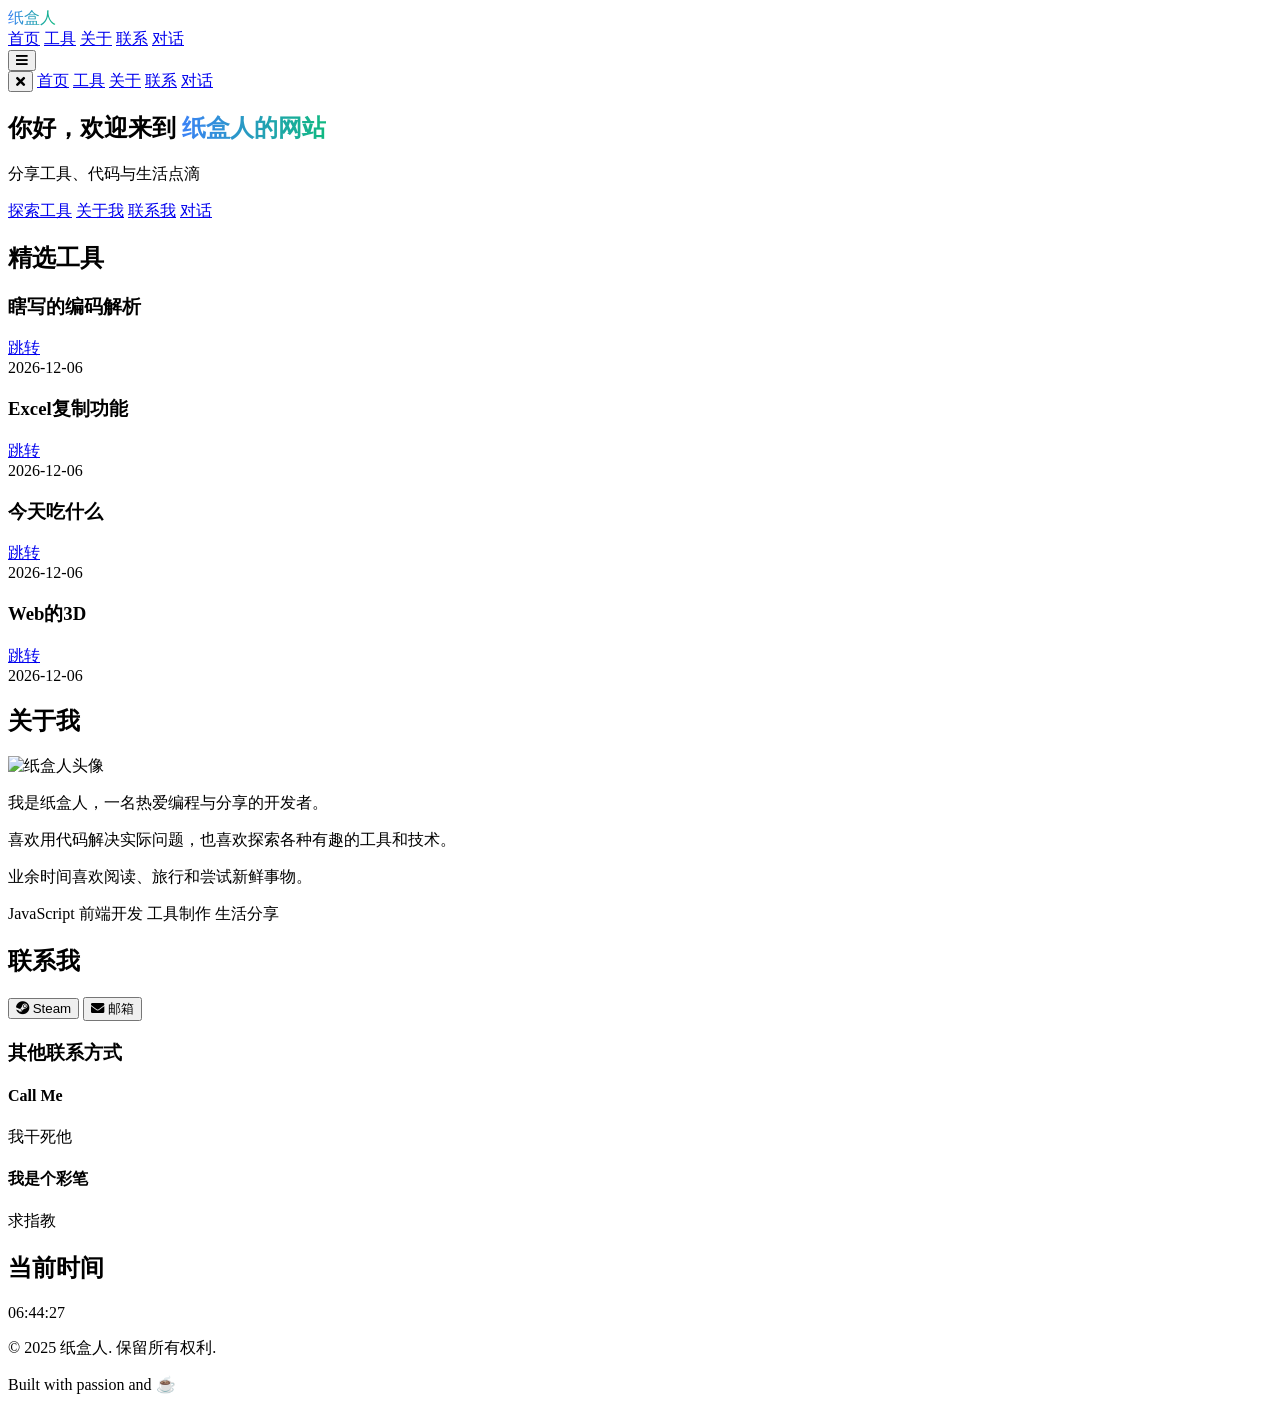
==== index.html @ 02ec6942 "修改整体样式 修改整体样式，以及移动端交互逻辑，" ====
<!DOCTYPE html>
<html lang="zh-CN">

<head>
    <meta charset="UTF-8">
    <meta name="viewport" content="width=device-width, initial-scale=1.0">
    <title>纸盒人的网站</title>
    <meta name="description" content="纸盒人的个人网站 - 编码、工具与生活">
    <link rel="icon" href="./博客.png" type="image/png">
    <link rel="stylesheet" href="https://cdnjs.cloudflare.com/ajax/libs/font-awesome/5.15.3/css/all.min.css">
    <script src="https://cdn.tailwindcss.com"></script>
    <script>
        tailwind.config = {
            theme: {
                extend: {
                    colors: {
                        primary: "#3B82F6",
                        secondary: "#1E40AF",
                        accent: "#10B981",
                        dark: "#1F2937",
                        light: "#F9FAFB"
                    },
                    fontFamily: {
                        sans: ['Inter', 'sans-serif'],
                        mono: ['Fira Code', 'monospace']
                    }
                }
            }
        }
    </script>
    <style>
        @import url('https://fonts.googleapis.com/css2?family=Inter:wght@300;400;500;600;700&family=Fira+Code:wght@400;500&display=swap');
        .gradient-text {
            background-clip: text;
            -webkit-background-clip: text;
            color: transparent;
            background-image: linear-gradient(90deg, #3B82F6, #10B981);
        }
        @keyframes slide-in {
            from {
                transform: translateX(100%);
            }
            to {
                transform: translateX(0);
            }
        }
        .animate-slide-in {
            animation: slide-in 0.25s cubic-bezier(.4, 0, .2, 1);
        }
        @keyframes slide-out {
            from {
                transform: translateX(0);
            }
            to {
                transform: translateX(100%);
            }
        }
        .animate-slide-out {
            animation: slide-out 0.25s cubic-bezier(.4, 0, .2, 1);
        }
    </style>
</head>

<body class="bg-light font-sans text-dark min-h-screen flex flex-col">
    <header class="bg-white shadow-sm sticky top-0 z-10">
        <nav class="container mx-auto px-6 py-4 flex justify-between items-center">
            <a href="#" class="text-2xl font-bold gradient-text">纸盒人</a>
            <div id="nav-menu" class="hidden md:flex space-x-8">
                <a href="#" class="text-primary hover:text-secondary font-medium">首页</a>
                <a href="#tools" class="text-gray-600 hover:text-primary font-medium">工具</a>
                <a href="about.html" class="text-gray-600 hover:text-primary font-medium">关于</a>
                <a href="#contact" class="text-gray-600 hover:text-primary font-medium">联系</a>
                <a href="home.html" class="text-gray-600 hover:text-primary font-medium">对话</a>
            </div>
            <button id="mobileMenuButton" class="md:hidden text-gray-600 focus:outline-none">
                <i class="fas fa-bars text-xl"></i>
            </button>
        </nav>
        <!-- 移动端弹出菜单 -->
        <div id="mobileMenu" class="fixed inset-0 bg-black bg-opacity-40 z-50 hidden">
            <div class="absolute top-0 right-0 w-2/3 max-w-xs bg-white h-full shadow-lg flex flex-col py-8 px-6 animate-slide-in">
                <button id="closeMobileMenu" class="self-end mb-6 text-gray-600 text-2xl focus:outline-none">
                    <i class="fas fa-times"></i>
                </button>
                <a href="#" class="block py-2 px-2 text-primary font-bold text-lg mb-2">首页</a>
                <a href="#tools" class="block py-2 px-2 text-gray-700 hover:text-primary mb-2">工具</a>
                <a href="about.html" class="block py-2 px-2 text-gray-700 hover:text-primary mb-2">关于</a>
                <a href="#contact" class="block py-2 px-2 text-gray-700 hover:text-primary mb-2">联系</a>
                <a href="home.html" class="block py-2 px-2 text-gray-700 hover:text-primary">对话</a>
            </div>
        </div>
    </header>
    <main class="flex-grow">
        <section class="py-20 px-6">
            <div class="container mx-auto max-w-4xl text-center">
                <h1 class="text-4xl md:text-5xl font-bold mb-6">你好，欢迎来到 <span class="gradient-text">纸盒人的网站</span>
                </h1>
                <p class="text-xl text-gray-600 mb-8">分享工具、代码与生活点滴</p>
                <div class="flex justify-center space-x-4">
                    <a href="#tools"
                        class="bg-primary hover:bg-secondary text-white px-6 py-3 rounded-full font-medium transition duration-300">探索工具</a>
                    <a href="about.html"
                        class="border-2 border-primary text-primary hover:bg-primary hover:text-white px-6 py-3 rounded-full font-medium transition duration-300">关于我</a>
                    <a href="#contact"
                        class="border-2 border-accent text-accent hover:bg-accent hover:text-white px-6 py-3 rounded-full font-medium transition duration-300">联系我</a>
                    <a href="home.html"
                        class="border-2 border-secondary text-secondary hover:bg-secondary hover:text-white px-6 py-3 rounded-full font-medium transition duration-300">对话</a>
                </div>
            </div>
        </section>
        <section id="tools" class="py-16 px-6 bg-white">
            <div class="container mx-auto max-w-5xl">
                <h2 class="text-3xl font-bold mb-12 text-center">精选工具</h2>
                <div class="grid grid-cols-1 md:grid-cols-2 lg:grid-cols-3 gap-8">
                    <article class="bg-gray-50 rounded-xl shadow-md p-8 flex flex-col items-start">
                        <h3 class="text-2xl font-semibold text-primary mb-3">瞎写的编码解析</h3>
                        <a href="parse.html"
                            class="bg-primary hover:bg-secondary text-white px-6 py-2 rounded-full font-medium transition duration-300 mt-2">跳转</a>
                        <div class="text-sm text-gray-400 mt-4" id="date1"></div>
                    </article>
                    <article class="bg-gray-50 rounded-xl shadow-md p-8 flex flex-col items-start">
                        <h3 class="text-2xl font-semibold text-primary mb-3">Excel复制功能</h3>
                        <a href="Excel.html"
                            class="bg-primary hover:bg-secondary text-white px-6 py-2 rounded-full font-medium transition duration-300 mt-2">跳转</a>
                        <div class="text-sm text-gray-400 mt-4" id="date2"></div>
                    </article>
                    <article class="bg-gray-50 rounded-xl shadow-md p-8 flex flex-col items-start">
                        <h3 class="text-2xl font-semibold text-primary mb-3">今天吃什么</h3>
                        <a href="FortuneTeller.html"
                            class="bg-primary hover:bg-secondary text-white px-6 py-2 rounded-full font-medium transition duration-300 mt-2">跳转</a>
                        <div class="text-sm text-gray-400 mt-4" id="date3"></div>
                    </article>
                    <article class="bg-gray-50 rounded-xl shadow-md p-8 flex flex-col items-start">
                        <h3 class="text-2xl font-semibold text-primary mb-3">Web的3D</h3>
                        <a href="new3D.html"
                            class="bg-primary hover:bg-secondary text-white px-6 py-2 rounded-full font-medium transition duration-300 mt-2">跳转</a>
                        <div class="text-sm text-gray-400 mt-4" id="date4"></div>
                    </article>
                </div>
            </div>
        </section>
        <section id="about" class="py-16 px-6 bg-gray-50">
            <div class="container mx-auto max-w-4xl">
                <h2 class="text-3xl font-bold mb-12 text-center">关于我</h2>
                <div class="flex flex-col md:flex-row items-center gap-8">
                    <div class="w-full md:w-1/3">
                        <img src="https://picsum.photos/400?random=2" alt="纸盒人头像"
                            class="rounded-full w-64 h-64 object-cover mx-auto shadow-lg" loading="lazy">
                    </div>
                    <div class="w-full md:w-2/3">
                        <p class="text-lg mb-4">我是纸盒人，一名热爱编程与分享的开发者。</p>
                        <p class="text-lg mb-4">喜欢用代码解决实际问题，也喜欢探索各种有趣的工具和技术。</p>
                        <p class="text-lg mb-6">业余时间喜欢阅读、旅行和尝试新鲜事物。</p>
                        <div class="flex flex-wrap gap-2">
                            <span class="bg-gray-100 px-3 py-1 rounded-full text-sm font-medium">JavaScript</span>
                            <span class="bg-gray-100 px-3 py-1 rounded-full text-sm font-medium">前端开发</span>
                            <span class="bg-gray-100 px-3 py-1 rounded-full text-sm font-medium">工具制作</span>
                            <span class="bg-gray-100 px-3 py-1 rounded-full text-sm font-medium">生活分享</span>
                        </div>
                    </div>
                </div>
            </div>
        </section>
        <section id="contact" class="py-16 px-6 bg-white">
            <div class="container mx-auto max-w-2xl">
                <h2 class="text-3xl font-bold mb-12 text-center">联系我</h2>
                <div class="flex justify-center space-x-4 mb-6">
                    <button onclick="showSteamDialog()"
                        class="p-3 bg-gray-800 text-white rounded hover:bg-gray-700 transition">
                        <i class="fab fa-steam"></i> Steam
                    </button>
                    <button onclick="showEmailDialog()"
                        class="p-3 bg-primary text-white rounded hover:bg-secondary transition">
                        <i class="fas fa-envelope"></i> 邮箱
                    </button>
                </div>
                <div class="bg-white rounded-lg p-6 shadow-md mt-8">
                    <h3 class="text-2xl font-bold text-primary mb-4">其他联系方式</h3>
                    <div class="grid grid-cols-1 md:grid-cols-2 gap-6">
                        <div class="bg-gray-50 p-4 rounded-lg">
                            <h4 class="text-xl font-semibold text-primary mb-2">Call Me</h4>
                            <p class="text-gray-600">我干死他</p>
                        </div>
                        <div class="bg-gray-50 p-4 rounded-lg">
                            <h4 class="text-xl font-semibold text-primary mb-2">我是个彩笔</h4>
                            <p class="text-gray-600">求指教</p>
                        </div>
                    </div>
                </div>
            </div>
        </section>
        <section class="py-8 px-6 bg-white">
            <div class="container mx-auto max-w-2xl text-center">
                <h2 class="text-2xl font-semibold text-primary mb-2">当前时间</h2>
                <span id="time" class="text-3xl font-mono text-secondary"></span>
            </div>
        </section>
    </main>
    <footer class="bg-dark text-white py-8 px-6">
        <div class="container mx-auto text-center">
            <p>&copy; 2025 纸盒人. 保留所有权利.</p>
            <p class="mt-2 text-gray-400">Built with passion and ☕</p>
        </div>
    </footer>

    <script>
        const today = new Date();
        const formattedDate = today.toISOString().split('T')[0];
        document.getElementById('date1').textContent = formattedDate;
        document.getElementById('date2').textContent = formattedDate;
        document.getElementById('date3').textContent = formattedDate;
        document.getElementById('date4').textContent = formattedDate;
        function updateTime() {
            const now = new Date();
            const hours = String(now.getHours()).padStart(2, '0');
            const minutes = String(now.getMinutes()).padStart(2, '0');
            const seconds = String(now.getSeconds()).padStart(2, '0');
            const timeString = `${hours}:${minutes}:${seconds}`;
            document.getElementById('time').textContent = timeString;
        }
        setInterval(updateTime, 1000);
        updateTime();
        function showSteamDialog() {
            const steamUrl = "https://steamcommunity.com/profiles/76561198965005221/";
            const dialogContent = `
        <div class="p-4">
            <h3 class="text-lg font-bold mb-2">我的Steam主页</h3>
            <p class="mb-4">点击下方按钮访问我的Steam主页：</p>
            <a href="${steamUrl}" target="_blank" 
               class="w-full p-3 bg-gray-800 text-white rounded hover:bg-gray-700 text-center block">
                <i class="fab fa-steam"></i> 访问Steam主页
            </a>
        </div>`;
            showDialog(dialogContent);
        }
        function showEmailDialog() {
            const email = "whj1008611@gmail.com";
            const dialogContent = `
        <div class="p-4">
            <h3 class="text-lg font-bold mb-2">我的邮箱</h3>
            <p class="mb-4">我的联系邮箱是：</p>
            <div class="bg-gray-100 p-3 rounded mb-4">
                <span class="font-mono">${email}</span>
            </div>
            <button onclick="copyEmail('${email}')" 
                    class="w-full p-3 bg-primary text-white rounded hover:bg-secondary">
                复制邮箱地址
            </button>
        </div>`;
            showDialog(dialogContent);
        }
        function showDialog(content) {
            const dialog = document.createElement('div');
            dialog.className = 'fixed inset-0 bg-black bg-opacity-50 flex items-center justify-center p-4 opacity-0 transition-opacity duration-300 z-50';
            dialog.innerHTML = `
        <div class="bg-white rounded-lg w-full max-w-md transform transition-all duration-300 scale-95 opacity-0">
            ${content}
            <div class="p-4 border-t">
                <button onclick="this.parentElement.parentElement.parentElement.remove()" 
                        class="w-full p-2 bg-gray-200 rounded hover:bg-gray-300">
                    关闭
                </button>
            </div>
        </div>`;
            document.body.appendChild(dialog);
            setTimeout(() => {
                dialog.classList.remove('opacity-0');
                dialog.querySelector('div').classList.remove('scale-95', 'opacity-0');
                dialog.querySelector('div').classList.add('scale-100', 'opacity-100');
            }, 10);
        }
        function copyEmail(email) {
            navigator.clipboard.writeText(email).then(() => {
                showToast('邮箱地址已复制到剪贴板');
            });
        }
        function showToast(message) {
            const toast = document.createElement('div');
            toast.className = 'fixed bottom-4 right-4 p-4 bg-green-500 text-white rounded-lg shadow-lg transform transition-all duration-300 ease-out opacity-0 translate-y-4 z-50';
            toast.textContent = message;
            document.body.appendChild(toast);
            setTimeout(() => {
                toast.classList.remove('opacity-0', 'translate-y-4');
                toast.classList.add('opacity-100', 'translate-y-0');
            }, 10);
            setTimeout(() => {
                toast.classList.remove('opacity-100', 'translate-y-0');
                toast.classList.add('opacity-0', 'translate-y-4');
            }, 3000);
            setTimeout(() => {
                toast.remove();
            }, 3300);
        }
        document.addEventListener('DOMContentLoaded', function () {
            const mobileMenuButton = document.getElementById('mobileMenuButton');
            const mobileMenu = document.getElementById('mobileMenu');
            const closeMobileMenu = document.getElementById('closeMobileMenu');
            const menuPanel = mobileMenu?.querySelector('div.animate-slide-in');
            if (mobileMenuButton && mobileMenu && closeMobileMenu && menuPanel) {
                mobileMenuButton.addEventListener('click', () => {
                    menuPanel.classList.remove('animate-slide-out');
                    menuPanel.classList.add('animate-slide-in');
                    mobileMenu.classList.remove('hidden');
                });
                function closeMenuWithAnimation() {
                    menuPanel.classList.remove('animate-slide-in');
                    menuPanel.classList.add('animate-slide-out');
                    menuPanel.addEventListener('animationend', function handler() {
                        mobileMenu.classList.add('hidden');
                        menuPanel.classList.remove('animate-slide-out');
                        menuPanel.removeEventListener('animationend', handler);
                    });
                }
                closeMobileMenu.addEventListener('click', closeMenuWithAnimation);
                mobileMenu.addEventListener('click', (e) => {
                    if (e.target === mobileMenu) {
                        closeMenuWithAnimation();
                    }
                });
            }
        });
    </script>
</body>

</html>
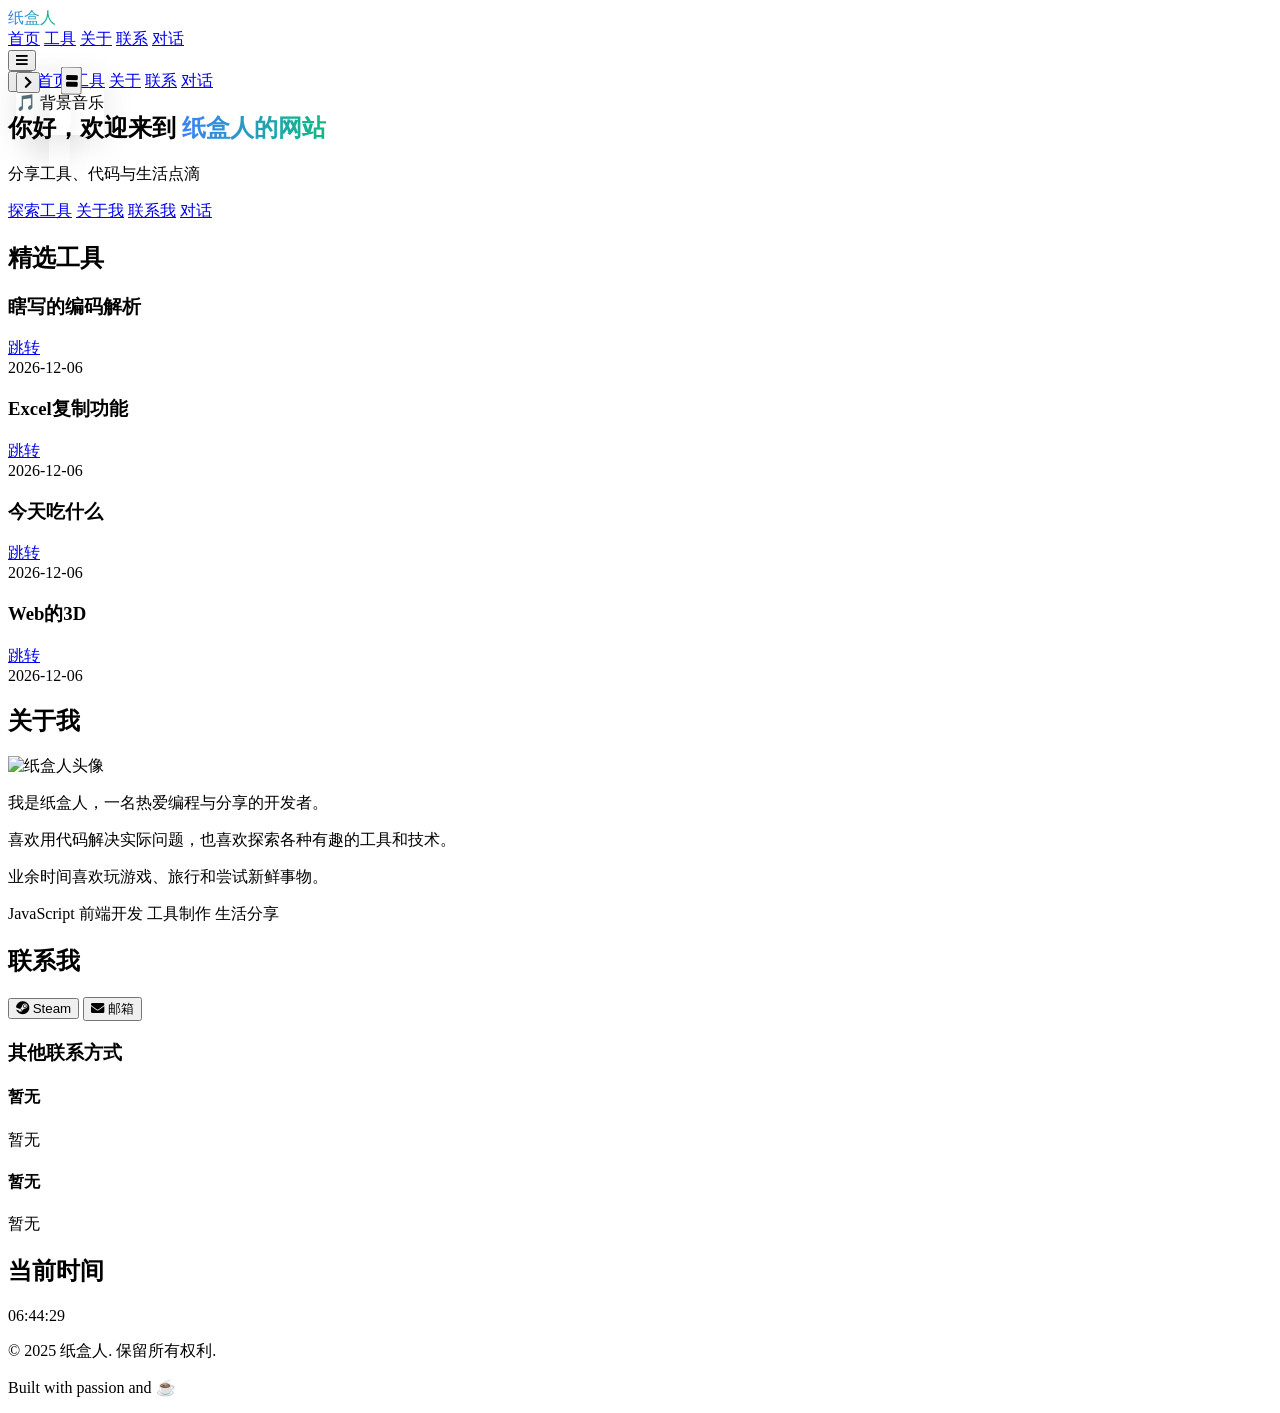
==== commit affdbf21: "新增播放器 新增内置播放器且支持移动端，优化移动端样式" ====
--- a/index.html
+++ b/index.html
@@ -76,6 +76,43 @@
                 <i class="fas fa-bars text-xl"></i>
             </button>
         </nav>
+        <div id="musicFloatingBox" style="position:absolute;left:0;top:4.5rem;z-index:20;transition:left 0.3s;">
+            <div class="w-28 rounded-xl shadow flex flex-col items-center py-2 px-2 bg-white/70 backdrop-blur"
+                 style="box-shadow: 0 8px 32px rgba(0,0,0,0.10); position:relative;">
+                <!-- 展开/收起按钮，仅移动端显示 -->
+                <button id="musicBoxToggleBtn"
+                    class="block md:hidden absolute right-2 top-2 bg-primary/80 text-white rounded-full w-6 h-6 flex items-center justify-center focus:outline-none"
+                    style="z-index:21;">
+                    <i id="musicBoxToggleIcon" class="fas fa-chevron-right text-xs"></i>
+                </button>
+                <div class="text-xs font-semibold text-primary mb-1">🎵 背景音乐</div>
+                <div class="relative flex flex-col items-center">
+                    <div id="vinyl"
+                        class="w-16 h-16 rounded-full bg-gradient-to-br from-gray-300 to-gray-500 border-4 border-gray-700 flex items-center justify-center transition-transform duration-500"
+                        style="box-shadow: 0 8px 32px rgba(0,0,0,0.10);">
+                        <div
+                            class="w-5 h-5 rounded-full bg-primary border-2 border-white flex items-center justify-center">
+                            <button id="musicToggleBtn"
+                                class="focus:outline-none flex items-center justify-center w-5 h-5 rounded-full bg-white shadow transition hover:bg-gray-100 absolute"
+                                style="left: 50%; top: 50%; transform: translate(-50%, -50%); z-index:2;">
+                                <i id="musicIcon" class="fas fa-pause text-base text-primary"></i>
+                            </button>
+                        </div>
+                        <div
+                            class="absolute w-12 h-12 rounded-full border-2 border-gray-400 opacity-30 pointer-events-none">
+                        </div>
+                        <div
+                            class="absolute w-9 h-9 rounded-full border-2 border-gray-300 opacity-20 pointer-events-none">
+                        </div>
+                        <div
+                            class="absolute w-6 h-6 rounded-full border-2 border-gray-200 opacity-10 pointer-events-none">
+                        </div>
+                    </div>
+                    <span id="musicBtnText" class="sr-only">暂停</span>
+                </div>
+                <audio id="audioPlayer" src="my-music.mp3" preload="auto"></audio>
+            </div>
+        </div>
         <!-- 移动端弹出菜单 -->
         <div id="mobileMenu" class="fixed inset-0 bg-black bg-opacity-40 z-50 hidden">
             <div class="absolute top-0 right-0 w-2/3 max-w-xs bg-white h-full shadow-lg flex flex-col py-8 px-6 animate-slide-in">
@@ -96,7 +133,7 @@
                 <h1 class="text-4xl md:text-5xl font-bold mb-6">你好，欢迎来到 <span class="gradient-text">纸盒人的网站</span>
                 </h1>
                 <p class="text-xl text-gray-600 mb-8">分享工具、代码与生活点滴</p>
-                <div class="flex justify-center space-x-4">
+                <div class="flex flex-col md:flex-row justify-center md:space-x-4 space-y-4 md:space-y-0">
                     <a href="#tools"
                         class="bg-primary hover:bg-secondary text-white px-6 py-3 rounded-full font-medium transition duration-300">探索工具</a>
                     <a href="about.html"
@@ -150,7 +187,7 @@
                     <div class="w-full md:w-2/3">
                         <p class="text-lg mb-4">我是纸盒人，一名热爱编程与分享的开发者。</p>
                         <p class="text-lg mb-4">喜欢用代码解决实际问题，也喜欢探索各种有趣的工具和技术。</p>
-                        <p class="text-lg mb-6">业余时间喜欢阅读、旅行和尝试新鲜事物。</p>
+                        <p class="text-lg mb-6">业余时间喜欢玩游戏、旅行和尝试新鲜事物。</p>
                         <div class="flex flex-wrap gap-2">
                             <span class="bg-gray-100 px-3 py-1 rounded-full text-sm font-medium">JavaScript</span>
                             <span class="bg-gray-100 px-3 py-1 rounded-full text-sm font-medium">前端开发</span>
@@ -178,12 +215,12 @@
                     <h3 class="text-2xl font-bold text-primary mb-4">其他联系方式</h3>
                     <div class="grid grid-cols-1 md:grid-cols-2 gap-6">
                         <div class="bg-gray-50 p-4 rounded-lg">
-                            <h4 class="text-xl font-semibold text-primary mb-2">Call Me</h4>
-                            <p class="text-gray-600">我干死他</p>
+                            <h4 class="text-xl font-semibold text-primary mb-2">暂无</h4>
+                            <p class="text-gray-600">暂无</p>
                         </div>
                         <div class="bg-gray-50 p-4 rounded-lg">
-                            <h4 class="text-xl font-semibold text-primary mb-2">我是个彩笔</h4>
-                            <p class="text-gray-600">求指教</p>
+                            <h4 class="text-xl font-semibold text-primary mb-2">暂无</h4>
+                            <p class="text-gray-600">暂无</p>
                         </div>
                     </div>
                 </div>
@@ -318,6 +355,108 @@
                     }
                 });
             }
+            // 音乐播放器逻辑
+            const audioPlayer = document.getElementById('audioPlayer');
+            const musicToggleBtn = document.getElementById('musicToggleBtn');
+            const musicIcon = document.getElementById('musicIcon');
+            const musicBtnText = document.getElementById('musicBtnText');
+            const vinyl = document.getElementById('vinyl');
+            let vinylRotateInterval = null;
+            if (audioPlayer && musicToggleBtn && musicIcon && musicBtnText && vinyl) {
+                audioPlayer.volume = 0.5;
+                audioPlayer.play().catch(() => { /* 忽略自动播放失败 */ });
+                let playing = true;
+                // 黑胶旋转动画
+                function startVinylRotate() {
+                    let deg = 0;
+                    stopVinylRotate();
+                    vinylRotateInterval = setInterval(() => {
+                        deg = (deg + 1) % 360;
+                        vinyl.style.transform = `rotate(${deg}deg)`;
+                    }, 16);
+                }
+                function stopVinylRotate() {
+                    if (vinylRotateInterval) {
+                        clearInterval(vinylRotateInterval);
+                        vinylRotateInterval = null;
+                    }
+                }
+                startVinylRotate();
+                musicToggleBtn.addEventListener('click', () => {
+                    if (playing) {
+                        audioPlayer.pause();
+                        musicIcon.classList.remove('fa-pause');
+                        musicIcon.classList.add('fa-play');
+                        musicBtnText.textContent = '播放';
+                        stopVinylRotate();
+                    } else {
+                        audioPlayer.play();
+                        musicIcon.classList.remove('fa-play');
+                        musicIcon.classList.add('fa-pause');
+                        musicBtnText.textContent = '暂停';
+                        startVinylRotate();
+                    }
+                    playing = !playing;
+                });
+                // 如果音乐播放结束，自动切换为播放按钮
+                audioPlayer.addEventListener('ended', () => {
+                    musicIcon.classList.remove('fa-pause');
+                    musicIcon.classList.add('fa-play');
+                    musicBtnText.textContent = '播放';
+                    playing = false;
+                    stopVinylRotate();
+                });
+                // 如果用户手动暂停
+                audioPlayer.addEventListener('pause', () => {
+                    if (playing) {
+                        musicIcon.classList.remove('fa-pause');
+                        musicIcon.classList.add('fa-play');
+                        musicBtnText.textContent = '播放';
+                        playing = false;
+                        stopVinylRotate();
+                    }
+                });
+                // 如果用户手动播放
+                audioPlayer.addEventListener('play', () => {
+                    if (!playing) {
+                        musicIcon.classList.remove('fa-play');
+                        musicIcon.classList.add('fa-pause');
+                        musicBtnText.textContent = '暂停';
+                        playing = true;
+                        startVinylRotate();
+                    }
+                });
+            }
+            // 移动端音乐悬浮半隐藏逻辑
+            const musicFloatingBox = document.getElementById('musicFloatingBox');
+            const musicBoxToggleBtn = document.getElementById('musicBoxToggleBtn');
+            const musicBoxToggleIcon = document.getElementById('musicBoxToggleIcon');
+            let musicBoxOpen = false;
+            function updateMusicBoxPosition() {
+                if (window.innerWidth < 768) {
+                    // 移动端，半隐藏
+                    if (!musicBoxOpen) {
+                        musicFloatingBox.style.left = '-70px';
+                        musicBoxToggleIcon.classList.remove('fa-chevron-left');
+                        musicBoxToggleIcon.classList.add('fa-chevron-right');
+                    } else {
+                        musicFloatingBox.style.left = '0';
+                        musicBoxToggleIcon.classList.remove('fa-chevron-right');
+                        musicBoxToggleIcon.classList.add('fa-chevron-left');
+                    }
+                } else {
+                    // PC端，完全显示
+                    musicFloatingBox.style.left = '1rem';
+                }
+            }
+            if (musicBoxToggleBtn) {
+                musicBoxToggleBtn.addEventListener('click', function () {
+                    musicBoxOpen = !musicBoxOpen;
+                    updateMusicBoxPosition();
+                });
+            }
+            window.addEventListener('resize', updateMusicBoxPosition);
+            updateMusicBoxPosition();
         });
     </script>
 </body>
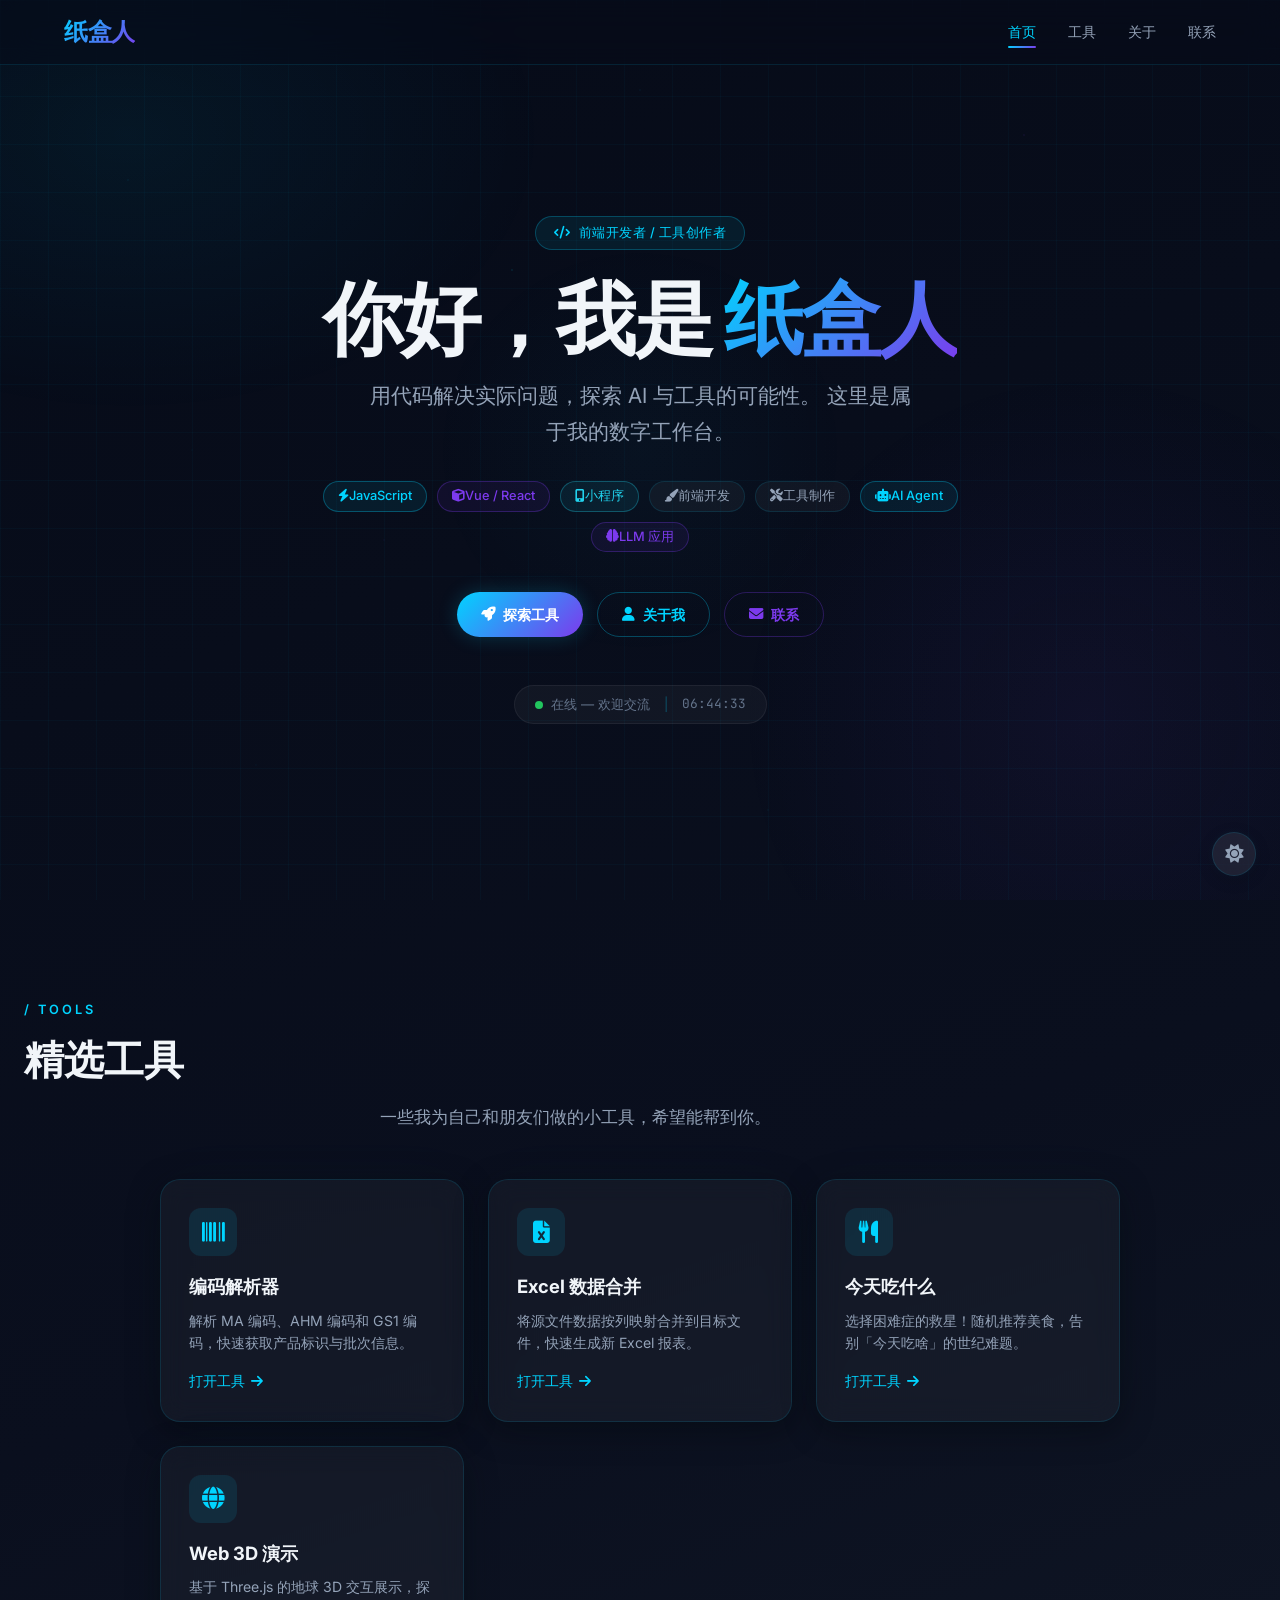
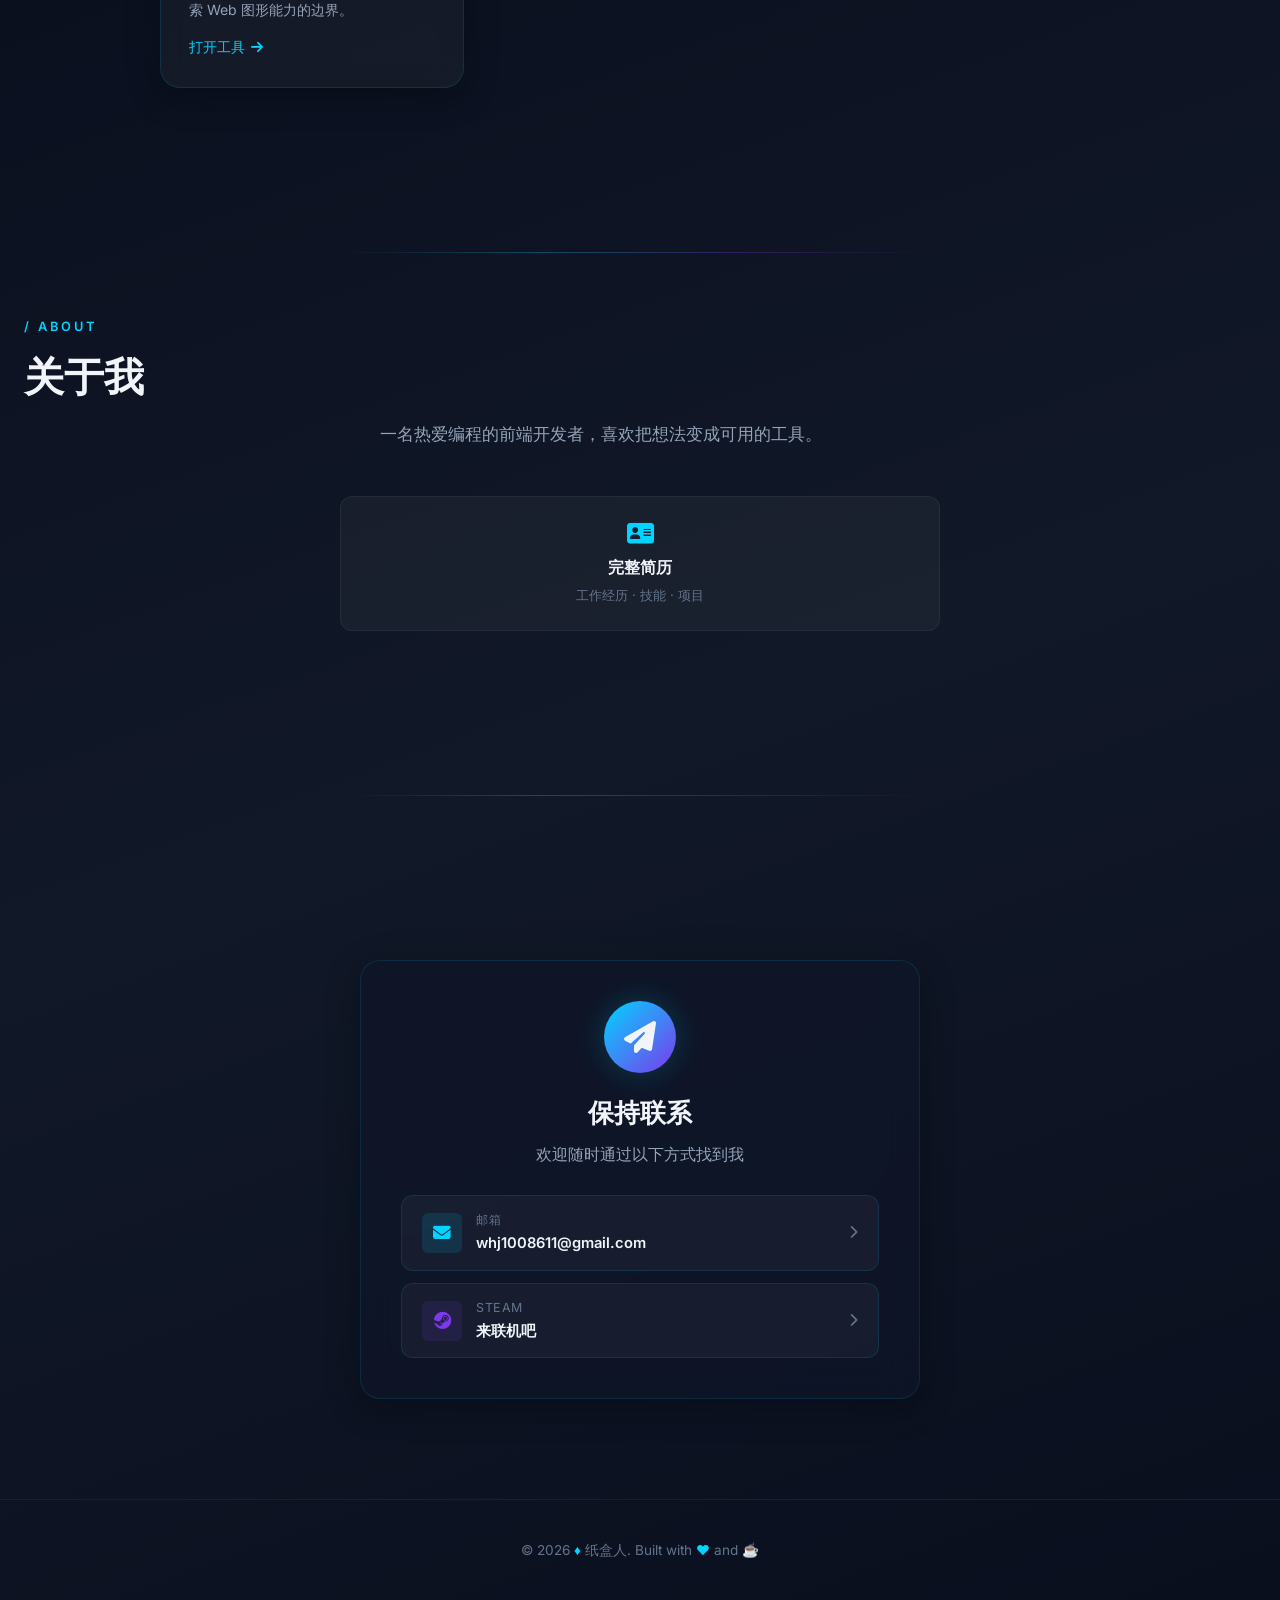
==== commit 1dd3cd00: "功能：实现主题切换系统并添加共享样式 - 删除了 script.js 以优化架构 - 添加了 shared.css 以在应用程序中保持一致的样式 - 引入 theme.js 来管理暗模式和亮模式切换，" ====
--- a/index.html
+++ b/index.html
@@ -1,464 +1,658 @@
 <!DOCTYPE html>
 <html lang="zh-CN">
-
 <head>
-    <meta charset="UTF-8">
-    <meta name="viewport" content="width=device-width, initial-scale=1.0">
-    <title>纸盒人的网站</title>
-    <meta name="description" content="纸盒人的个人网站 - 编码、工具与生活">
-    <link rel="icon" href="./博客.png" type="image/png">
-    <link rel="stylesheet" href="https://cdnjs.cloudflare.com/ajax/libs/font-awesome/5.15.3/css/all.min.css">
-    <script src="https://cdn.tailwindcss.com"></script>
-    <script>
-        tailwind.config = {
-            theme: {
-                extend: {
-                    colors: {
-                        primary: "#3B82F6",
-                        secondary: "#1E40AF",
-                        accent: "#10B981",
-                        dark: "#1F2937",
-                        light: "#F9FAFB"
-                    },
-                    fontFamily: {
-                        sans: ['Inter', 'sans-serif'],
-                        mono: ['Fira Code', 'monospace']
-                    }
-                }
-            }
+  <meta charset="UTF-8">
+  <meta name="viewport" content="width=device-width, initial-scale=1.0">
+  <title>纸盒人 — 数字工作台</title>
+  <meta name="description" content="纸盒人的个人网站 — 编码、工具与生活">
+  <link rel="icon" href="./博客.png" type="image/png">
+  <link rel="stylesheet" href="https://cdnjs.cloudflare.com/ajax/libs/font-awesome/6.5.1/css/all.min.css">
+  <link rel="stylesheet" href="shared.css">
+  <style>
+    /* ===== 首页专属样式 ===== */
+
+    /* 首屏 Hero */
+    .hero {
+      min-height: 100vh;
+      display: flex;
+      align-items: center;
+      justify-content: center;
+      text-align: center;
+      padding: 120px 24px 80px;
+      position: relative;
+    }
+
+    .hero-content {
+      max-width: 720px;
+    }
+
+    .hero-badge {
+      display: inline-flex;
+      align-items: center;
+      gap: 8px;
+      padding: 6px 18px;
+      border-radius: 9999px;
+      font-size: 0.8rem;
+      font-weight: 500;
+      background: rgba(0, 212, 255, 0.08);
+      border: 1px solid rgba(0, 212, 255, 0.25);
+      color: var(--primary);
+      margin-bottom: 24px;
+      letter-spacing: 0.5px;
+    }
+
+    .hero-title {
+      font-size: clamp(2.8rem, 8vw, 5rem);
+      font-weight: 900;
+      line-height: 1.1;
+      margin-bottom: 16px;
+      letter-spacing: -0.03em;
+    }
+
+    .hero-title .highlight {
+      background: var(--gradient-primary);
+      -webkit-background-clip: text;
+      -webkit-text-fill-color: transparent;
+      background-clip: text;
+    }
+
+    .hero-sub {
+      font-size: clamp(1.05rem, 2vw, 1.3rem);
+      color: var(--text-secondary);
+      max-width: 560px;
+      margin: 0 auto 32px;
+      line-height: 1.7;
+    }
+
+    .hero-tags {
+      display: flex;
+      flex-wrap: wrap;
+      justify-content: center;
+      gap: 10px;
+      margin-bottom: 40px;
+    }
+
+    .hero-actions {
+      display: flex;
+      flex-wrap: wrap;
+      justify-content: center;
+      gap: 14px;
+    }
+
+    /* 时区/状态指示条 */
+    .hero-status {
+      display: inline-flex;
+      align-items: center;
+      gap: 8px;
+      margin-top: 48px;
+      padding: 8px 20px;
+      border-radius: 9999px;
+      background: var(--bg-glass);
+      border: 1px solid var(--border-subtle);
+      font-size: 0.82rem;
+      color: var(--text-muted);
+    }
+
+    .hero-status .dot {
+      width: 8px;
+      height: 8px;
+      border-radius: 50%;
+      background: #22c55e;
+      animation: pulse-dot 2s ease-in-out infinite;
+    }
+
+    @keyframes pulse-dot {
+      0%, 100% { opacity: 1; box-shadow: 0 0 0 0 rgba(34, 197, 94, 0.4); }
+      50% { opacity: 0.7; box-shadow: 0 0 0 6px rgba(34, 197, 94, 0); }
+    }
+
+    /* ===== 工具卡片网格 ===== */
+    .tools-section {
+      padding: 100px 24px;
+    }
+
+    .section-label {
+      display: block;
+      font-size: 0.8rem;
+      font-weight: 600;
+      letter-spacing: 3px;
+      text-transform: uppercase;
+      color: var(--primary);
+      margin-bottom: 8px;
+    }
+
+    .section-title {
+      font-size: clamp(1.8rem, 4vw, 2.5rem);
+      font-weight: 800;
+      margin-bottom: 12px;
+    }
+
+    .section-desc {
+      color: var(--text-secondary);
+      max-width: 520px;
+      margin: 0 auto 48px;
+      font-size: 1.05rem;
+    }
+
+    .tools-grid {
+      display: grid;
+      grid-template-columns: repeat(auto-fill, minmax(280px, 1fr));
+      gap: 24px;
+      max-width: 960px;
+      margin: 0 auto;
+    }
+
+    .tool-card {
+      padding: 28px;
+      display: flex;
+      flex-direction: column;
+      align-items: flex-start;
+      cursor: pointer;
+      text-decoration: none;
+      color: inherit;
+    }
+
+    .tool-card .card-icon {
+      width: 48px;
+      height: 48px;
+      border-radius: var(--radius-md);
+      display: flex;
+      align-items: center;
+      justify-content: center;
+      font-size: 1.4rem;
+      margin-bottom: 16px;
+      background: rgba(0, 212, 255, 0.1);
+      color: var(--primary);
+      transition: all var(--transition-base);
+    }
+
+    .tool-card:hover .card-icon {
+      background: var(--gradient-primary);
+      color: #fff;
+      box-shadow: 0 0 24px rgba(0, 212, 255, 0.3);
+    }
+
+    .tool-card h3 {
+      font-size: 1.15rem;
+      font-weight: 700;
+      margin-bottom: 8px;
+    }
+
+    .tool-card p {
+      font-size: 0.88rem;
+      color: var(--text-secondary);
+      line-height: 1.6;
+      flex: 1;
+    }
+
+    .tool-card .card-arrow {
+      margin-top: 16px;
+      font-size: 0.85rem;
+      color: var(--primary);
+      display: flex;
+      align-items: center;
+      gap: 6px;
+      transition: gap var(--transition-fast);
+    }
+
+    .tool-card:hover .card-arrow {
+      gap: 10px;
+    }
+
+    /* ===== 联系面板 ===== */
+    .contact-section {
+      padding: 100px 24px;
+    }
+
+    .contact-panel {
+      max-width: 560px;
+      margin: 0 auto;
+      padding: 40px;
+      text-align: center;
+    }
+
+    .contact-panel .contact-avatar {
+      width: 72px;
+      height: 72px;
+      border-radius: 50%;
+      background: var(--gradient-primary);
+      display: flex;
+      align-items: center;
+      justify-content: center;
+      font-size: 2rem;
+      margin: 0 auto 20px;
+      box-shadow: 0 0 30px rgba(0, 212, 255, 0.2);
+    }
+
+    .contact-panel h2 {
+      font-size: 1.6rem;
+      font-weight: 700;
+      margin-bottom: 8px;
+    }
+
+    .contact-panel > p {
+      color: var(--text-secondary);
+      margin-bottom: 28px;
+    }
+
+    .contact-methods {
+      display: flex;
+      flex-direction: column;
+      gap: 12px;
+    }
+
+    .contact-item {
+      display: flex;
+      align-items: center;
+      gap: 14px;
+      padding: 14px 20px;
+      border-radius: var(--radius-md);
+      background: var(--bg-glass);
+      border: 1px solid var(--border-glass);
+      transition: all var(--transition-fast);
+      text-decoration: none;
+      color: inherit;
+      text-align: left;
+    }
+
+    .contact-item:hover {
+      background: var(--bg-glass-strong);
+      border-color: var(--border-glass-hover);
+      transform: translateX(4px);
+    }
+
+    .contact-item .ci-icon {
+      width: 40px;
+      height: 40px;
+      border-radius: var(--radius-sm);
+      display: flex;
+      align-items: center;
+      justify-content: center;
+      font-size: 1.1rem;
+      flex-shrink: 0;
+    }
+
+    .contact-item .ci-icon.email {
+      background: rgba(0, 212, 255, 0.12);
+      color: var(--primary);
+    }
+
+    .contact-item .ci-icon.steam {
+      background: rgba(124, 58, 237, 0.12);
+      color: var(--secondary);
+    }
+
+    .contact-item .ci-icon.github {
+      background: rgba(34, 211, 238, 0.12);
+      color: var(--accent);
+    }
+
+    .contact-item .ci-info {
+      flex: 1;
+    }
+
+    .contact-item .ci-info .ci-label {
+      font-size: 0.78rem;
+      color: var(--text-muted);
+      text-transform: uppercase;
+      letter-spacing: 0.5px;
+    }
+
+    .contact-item .ci-info .ci-value {
+      font-size: 0.92rem;
+      font-weight: 600;
+      margin-top: 2px;
+    }
+
+    .contact-item .ci-arrow {
+      color: var(--text-muted);
+      font-size: 0.85rem;
+      transition: transform var(--transition-fast);
+    }
+
+    .contact-item:hover .ci-arrow {
+      transform: translateX(4px);
+    }
+
+    /* ===== 页面间导航区 ===== */
+    .more-section {
+      padding: 0 24px 100px;
+    }
+
+    .more-grid {
+      display: grid;
+      grid-template-columns: repeat(auto-fit, minmax(200px, 1fr));
+      gap: 16px;
+      max-width: 600px;
+      margin: 0 auto;
+    }
+
+    .more-item {
+      padding: 24px;
+      text-align: center;
+      text-decoration: none;
+      color: inherit;
+      border-radius: var(--radius-md);
+      background: var(--bg-glass);
+      border: 1px solid var(--border-subtle);
+      transition: all var(--transition-base);
+    }
+
+    .more-item:hover {
+      border-color: var(--border-glass-hover);
+      background: var(--bg-glass-strong);
+      transform: translateY(-2px);
+      box-shadow: var(--shadow-glow);
+    }
+
+    .more-item i {
+      font-size: 1.5rem;
+      color: var(--primary);
+      margin-bottom: 10px;
+    }
+
+    .more-item h4 {
+      font-size: 1rem;
+      font-weight: 600;
+    }
+
+    .more-item p {
+      font-size: 0.82rem;
+      color: var(--text-muted);
+      margin-top: 4px;
+    }
+
+    /* 页眉间距补偿（fixed nav） */
+    body {
+      padding-top: 0;
+    }
+  </style>
+</head>
+<body>
+
+  <!-- 背景粒子层 -->
+  <div class="bg-particles" aria-hidden="true"></div>
+
+  <!-- ====== 导航栏 ====== -->
+  <header class="glass-nav" id="navbar">
+    <div class="nav-inner">
+      <a href="index.html" class="logo">纸盒人</a>
+      <div class="nav-links">
+        <a href="index.html" class="active">首页</a>
+        <a href="#tools">工具</a>
+        <a href="about.html">关于</a>
+        <a href="#contact">联系</a>
+      </div>
+      <button class="nav-toggle" id="navToggle" aria-label="菜单">
+        <i class="fas fa-bars"></i>
+      </button>
+    </div>
+  </header>
+
+  <!-- 移动端菜单 -->
+  <div class="mobile-menu-overlay" id="mobileOverlay">
+    <div class="mobile-menu-panel" id="mobilePanel">
+      <button class="mobile-menu-close" id="mobileClose" aria-label="关闭菜单">
+        <i class="fas fa-times"></i>
+      </button>
+      <nav class="mobile-menu-links">
+        <a href="index.html" class="active">首页</a>
+        <a href="#tools">工具</a>
+        <a href="about.html">关于</a>
+        <a href="#contact">联系</a>
+      </nav>
+    </div>
+  </div>
+
+  <!-- ====== 主内容 ====== -->
+  <main>
+
+    <!-- ===== HERO 首屏 ===== -->
+    <section class="hero">
+      <div class="hero-content">
+        <div class="hero-badge">
+          <i class="fas fa-code"></i> 前端开发者 / 工具创作者
+        </div>
+        <h1 class="hero-title">
+          你好，我是 <span class="highlight">纸盒人</span>
+        </h1>
+        <p class="hero-sub">
+          用代码解决实际问题，探索 AI 与工具的可能性。
+          这里是属于我的数字工作台。
+        </p>
+        <div class="hero-tags">
+          <span class="tag tag-primary"><i class="fas fa-bolt"></i> JavaScript</span>
+          <span class="tag tag-purple"><i class="fas fa-cube"></i> Vue / React</span>
+          <span class="tag tag-accent"><i class="fas fa-mobile-alt"></i> 小程序</span>
+          <span class="tag"><i class="fas fa-paint-brush"></i> 前端开发</span>
+          <span class="tag"><i class="fas fa-tools"></i> 工具制作</span>
+          <span class="tag tag-primary"><i class="fas fa-robot"></i> AI Agent</span>
+          <span class="tag tag-purple"><i class="fas fa-brain"></i> LLM 应用</span>
+        </div>
+        <div class="hero-actions">
+          <a href="#tools" class="btn btn-primary">
+            <i class="fas fa-rocket"></i> 探索工具
+          </a>
+          <a href="about.html" class="btn btn-ghost">
+            <i class="fas fa-user"></i> 关于我
+          </a>
+          <a href="#contact" class="btn btn-ghost-purple">
+            <i class="fas fa-envelope"></i> 联系
+          </a>
+        </div>
+        <div class="hero-status">
+          <span class="dot"></span>
+          <span>在线 — 欢迎交流</span>
+          <span style="color:var(--border-glass-hover);margin:0 6px;">|</span>
+          <span id="liveTime" style="font-family:'JetBrains Mono',monospace;font-size:0.8rem;">--:--:--</span>
+        </div>
+      </div>
+    </section>
+
+    <!-- ===== 工具卡片网格 ===== -->
+    <section id="tools" class="tools-section">
+      <div class="text-center fade-in-up">
+        <span class="section-label">/ Tools</span>
+        <h2 class="section-title">精选工具</h2>
+        <p class="section-desc">一些我为自己和朋友们做的小工具，希望能帮到你。</p>
+      </div>
+      <div class="tools-grid">
+        <a href="parse.html" class="tool-card glass-card fade-in-up delay-100">
+          <div class="card-icon"><i class="fas fa-barcode"></i></div>
+          <h3>编码解析器</h3>
+          <p>解析 MA 编码、AHM 编码和 GS1 编码，快速获取产品标识与批次信息。</p>
+          <span class="card-arrow">打开工具 <i class="fas fa-arrow-right"></i></span>
+        </a>
+        <a href="Excel.html" class="tool-card glass-card fade-in-up delay-200">
+          <div class="card-icon"><i class="fas fa-file-excel"></i></div>
+          <h3>Excel 数据合并</h3>
+          <p>将源文件数据按列映射合并到目标文件，快速生成新 Excel 报表。</p>
+          <span class="card-arrow">打开工具 <i class="fas fa-arrow-right"></i></span>
+        </a>
+        <a href="FortuneTeller.html" class="tool-card glass-card fade-in-up delay-300">
+          <div class="card-icon"><i class="fas fa-utensils"></i></div>
+          <h3>今天吃什么</h3>
+          <p>选择困难症的救星！随机推荐美食，告别「今天吃啥」的世纪难题。</p>
+          <span class="card-arrow">打开工具 <i class="fas fa-arrow-right"></i></span>
+        </a>
+        <a href="new3D.html" class="tool-card glass-card fade-in-up delay-400">
+          <div class="card-icon"><i class="fas fa-globe"></i></div>
+          <h3>Web 3D 演示</h3>
+          <p>基于 Three.js 的地球 3D 交互展示，探索 Web 图形能力的边界。</p>
+          <span class="card-arrow">打开工具 <i class="fas fa-arrow-right"></i></span>
+        </a>
+      </div>
+    </section>
+
+    <div class="glow-divider"></div>
+
+    <!-- ===== 关于我（首页摘要） ===== -->
+    <section class="tools-section" style="padding-top:0;">
+      <div class="text-center fade-in-up">
+        <span class="section-label">/ About</span>
+        <h2 class="section-title">关于我</h2>
+        <p class="section-desc">
+          一名热爱编程的前端开发者，喜欢把想法变成可用的工具。
+        </p>
+      </div>
+      <div class="more-grid fade-in-up delay-200">
+        <a href="about.html" class="more-item">
+          <i class="fas fa-address-card"></i>
+          <h4>完整简历</h4>
+          <p>工作经历 · 技能 · 项目</p>
+        </a>
+      </div>
+    </section>
+
+    <div class="glow-divider"></div>
+
+    <!-- ===== 联系面板 ===== -->
+    <section id="contact" class="contact-section">
+      <div class="contact-panel glass-card-strong fade-in-up">
+        <div class="contact-avatar">
+          <i class="fas fa-paper-plane"></i>
+        </div>
+        <h2>保持联系</h2>
+        <p>欢迎随时通过以下方式找到我</p>
+        <div class="contact-methods">
+          <a href="#" class="contact-item" id="emailContact" onclick="showEmailDialog();return false;">
+            <div class="ci-icon email"><i class="fas fa-envelope"></i></div>
+            <div class="ci-info">
+              <div class="ci-label">邮箱</div>
+              <div class="ci-value">whj1008611@gmail.com</div>
+            </div>
+            <span class="ci-arrow"><i class="fas fa-chevron-right"></i></span>
+          </a>
+          <a href="https://steamcommunity.com/profiles/76561198965005221/" target="_blank" class="contact-item">
+            <div class="ci-icon steam"><i class="fab fa-steam"></i></div>
+            <div class="ci-info">
+              <div class="ci-label">Steam</div>
+              <div class="ci-value">来联机吧</div>
+            </div>
+            <span class="ci-arrow"><i class="fas fa-chevron-right"></i></span>
+          </a>
+        </div>
+      </div>
+    </section>
+
+  </main>
+
+  <!-- ====== 页脚 ====== -->
+  <footer class="site-footer">
+    <p>&copy; <span id="cyear"></span> <span class="footer-heart">♦</span> 纸盒人. Built with <span class="footer-heart">❤</span> and ☕</p>
+  </footer>
+
+  <!-- ====== 弹窗（邮箱） ====== -->
+  <div id="dialogOverlay" style="display:none;position:fixed;inset:0;background:rgba(0,0,0,0.6);backdrop-filter:blur(4px);z-index:300;align-items:center;justify-content:center;"
+       onclick="if(event.target===this)closeDialog()">
+    <div style="background:var(--bg-card);border:1px solid var(--border-glass);border-radius:var(--radius-lg);padding:32px;max-width:400px;width:90%;backdrop-filter:blur(20px);box-shadow:var(--shadow-card);">
+      <h3 style="font-size:1.2rem;font-weight:700;margin-bottom:16px;color:var(--primary);">📬 我的邮箱</h3>
+      <p style="color:var(--text-secondary);margin-bottom:16px;font-size:0.9rem;">点击复制邮箱地址：</p>
+      <div style="display:flex;align-items:center;gap:8px;background:var(--bg-glass);border:1px solid var(--border-glass);border-radius:var(--radius-md);padding:12px 16px;margin-bottom:16px;">
+        <code id="emailDisplay" style="flex:1;color:var(--text-primary);font-family:'JetBrains Mono',monospace;font-size:0.9rem;">whj1008611@gmail.com</code>
+        <button onclick="copyEmail()" style="background:var(--gradient-primary);border:none;color:#fff;padding:6px 14px;border-radius:var(--radius-sm);cursor:pointer;font-size:0.82rem;font-weight:600;transition:opacity var(--transition-fast);">复制</button>
+      </div>
+      <button onclick="closeDialog()" style="width:100%;padding:10px;border-radius:var(--radius-md);border:1px solid var(--border-glass);background:var(--bg-glass);color:var(--text-secondary);cursor:pointer;font-size:0.9rem;transition:all var(--transition-fast);">关闭</button>
+    </div>
+  </div>
+
+  <!-- ====== Scripts ====== -->
+  <script>
+    // 导航栏滚动效果
+    const navbar = document.getElementById('navbar');
+    let lastScroll = 0;
+
+    window.addEventListener('scroll', () => {
+      const y = window.scrollY;
+      if (y > 40) {
+        navbar.classList.add('scrolled');
+      } else {
+        navbar.classList.remove('scrolled');
+      }
+      lastScroll = y;
+    }, { passive: true });
+
+    // 移动端菜单
+    const navToggle = document.getElementById('navToggle');
+    const mobileOverlay = document.getElementById('mobileOverlay');
+    const mobilePanel = document.getElementById('mobilePanel');
+    const mobileClose = document.getElementById('mobileClose');
+
+    function openMobileMenu() {
+      mobileOverlay.classList.add('open');
+      mobilePanel.classList.add('open');
+      document.body.style.overflow = 'hidden';
+    }
+
+    function closeMobileMenu() {
+      mobileOverlay.classList.remove('open');
+      mobilePanel.classList.remove('open');
+      document.body.style.overflow = '';
+    }
+
+    navToggle.addEventListener('click', openMobileMenu);
+    mobileClose.addEventListener('click', closeMobileMenu);
+    mobileOverlay.addEventListener('click', (e) => {
+      if (e.target === mobileOverlay) closeMobileMenu();
+    });
+
+    // 移动端菜单内点击链接后关闭
+    mobilePanel.querySelectorAll('a').forEach(a => {
+      a.addEventListener('click', closeMobileMenu);
+    });
+
+    // 滚动进入动画 (Intersection Observer)
+    const observer = new IntersectionObserver((entries) => {
+      entries.forEach(entry => {
+        if (entry.isIntersecting) {
+          entry.target.classList.add('visible');
+          observer.unobserve(entry.target);
         }
-    </script>
-    <style>
-        @import url('https://fonts.googleapis.com/css2?family=Inter:wght@300;400;500;600;700&family=Fira+Code:wght@400;500&display=swap');
-        .gradient-text {
-            background-clip: text;
-            -webkit-background-clip: text;
-            color: transparent;
-            background-image: linear-gradient(90deg, #3B82F6, #10B981);
-        }
-        @keyframes slide-in {
-            from {
-                transform: translateX(100%);
-            }
-            to {
-                transform: translateX(0);
-            }
-        }
-        .animate-slide-in {
-            animation: slide-in 0.25s cubic-bezier(.4, 0, .2, 1);
-        }
-        @keyframes slide-out {
-            from {
-                transform: translateX(0);
-            }
-            to {
-                transform: translateX(100%);
-            }
-        }
-        .animate-slide-out {
-            animation: slide-out 0.25s cubic-bezier(.4, 0, .2, 1);
-        }
-    </style>
-</head>
-
-<body class="bg-light font-sans text-dark min-h-screen flex flex-col">
-    <header class="bg-white shadow-sm sticky top-0 z-10">
-        <nav class="container mx-auto px-6 py-4 flex justify-between items-center">
-            <a href="#" class="text-2xl font-bold gradient-text">纸盒人</a>
-            <div id="nav-menu" class="hidden md:flex space-x-8">
-                <a href="#" class="text-primary hover:text-secondary font-medium">首页</a>
-                <a href="#tools" class="text-gray-600 hover:text-primary font-medium">工具</a>
-                <a href="about.html" class="text-gray-600 hover:text-primary font-medium">关于</a>
-                <a href="#contact" class="text-gray-600 hover:text-primary font-medium">联系</a>
-                <a href="home.html" class="text-gray-600 hover:text-primary font-medium">对话</a>
-            </div>
-            <button id="mobileMenuButton" class="md:hidden text-gray-600 focus:outline-none">
-                <i class="fas fa-bars text-xl"></i>
-            </button>
-        </nav>
-        <div id="musicFloatingBox" style="position:absolute;left:0;top:4.5rem;z-index:20;transition:left 0.3s;">
-            <div class="w-28 rounded-xl shadow flex flex-col items-center py-2 px-2 bg-white/70 backdrop-blur"
-                 style="box-shadow: 0 8px 32px rgba(0,0,0,0.10); position:relative;">
-                <!-- 展开/收起按钮，仅移动端显示 -->
-                <button id="musicBoxToggleBtn"
-                    class="block md:hidden absolute right-2 top-2 bg-primary/80 text-white rounded-full w-6 h-6 flex items-center justify-center focus:outline-none"
-                    style="z-index:21;">
-                    <i id="musicBoxToggleIcon" class="fas fa-chevron-right text-xs"></i>
-                </button>
-                <div class="text-xs font-semibold text-primary mb-1">🎵 背景音乐</div>
-                <div class="relative flex flex-col items-center">
-                    <div id="vinyl"
-                        class="w-16 h-16 rounded-full bg-gradient-to-br from-gray-300 to-gray-500 border-4 border-gray-700 flex items-center justify-center transition-transform duration-500"
-                        style="box-shadow: 0 8px 32px rgba(0,0,0,0.10);">
-                        <div
-                            class="w-5 h-5 rounded-full bg-primary border-2 border-white flex items-center justify-center">
-                            <button id="musicToggleBtn"
-                                class="focus:outline-none flex items-center justify-center w-5 h-5 rounded-full bg-white shadow transition hover:bg-gray-100 absolute"
-                                style="left: 50%; top: 50%; transform: translate(-50%, -50%); z-index:2;">
-                                <i id="musicIcon" class="fas fa-pause text-base text-primary"></i>
-                            </button>
-                        </div>
-                        <div
-                            class="absolute w-12 h-12 rounded-full border-2 border-gray-400 opacity-30 pointer-events-none">
-                        </div>
-                        <div
-                            class="absolute w-9 h-9 rounded-full border-2 border-gray-300 opacity-20 pointer-events-none">
-                        </div>
-                        <div
-                            class="absolute w-6 h-6 rounded-full border-2 border-gray-200 opacity-10 pointer-events-none">
-                        </div>
-                    </div>
-                    <span id="musicBtnText" class="sr-only">暂停</span>
-                </div>
-                <audio id="audioPlayer" src="my-music.mp3" preload="auto"></audio>
-            </div>
-        </div>
-        <!-- 移动端弹出菜单 -->
-        <div id="mobileMenu" class="fixed inset-0 bg-black bg-opacity-40 z-50 hidden">
-            <div class="absolute top-0 right-0 w-2/3 max-w-xs bg-white h-full shadow-lg flex flex-col py-8 px-6 animate-slide-in">
-                <button id="closeMobileMenu" class="self-end mb-6 text-gray-600 text-2xl focus:outline-none">
-                    <i class="fas fa-times"></i>
-                </button>
-                <a href="#" class="block py-2 px-2 text-primary font-bold text-lg mb-2">首页</a>
-                <a href="#tools" class="block py-2 px-2 text-gray-700 hover:text-primary mb-2">工具</a>
-                <a href="about.html" class="block py-2 px-2 text-gray-700 hover:text-primary mb-2">关于</a>
-                <a href="#contact" class="block py-2 px-2 text-gray-700 hover:text-primary mb-2">联系</a>
-                <a href="home.html" class="block py-2 px-2 text-gray-700 hover:text-primary">对话</a>
-            </div>
-        </div>
-    </header>
-    <main class="flex-grow">
-        <section class="py-20 px-6">
-            <div class="container mx-auto max-w-4xl text-center">
-                <h1 class="text-4xl md:text-5xl font-bold mb-6">你好，欢迎来到 <span class="gradient-text">纸盒人的网站</span>
-                </h1>
-                <p class="text-xl text-gray-600 mb-8">分享工具、代码与生活点滴</p>
-                <div class="flex flex-col md:flex-row justify-center md:space-x-4 space-y-4 md:space-y-0">
-                    <a href="#tools"
-                        class="bg-primary hover:bg-secondary text-white px-6 py-3 rounded-full font-medium transition duration-300">探索工具</a>
-                    <a href="about.html"
-                        class="border-2 border-primary text-primary hover:bg-primary hover:text-white px-6 py-3 rounded-full font-medium transition duration-300">关于我</a>
-                    <a href="#contact"
-                        class="border-2 border-accent text-accent hover:bg-accent hover:text-white px-6 py-3 rounded-full font-medium transition duration-300">联系我</a>
-                    <a href="home.html"
-                        class="border-2 border-secondary text-secondary hover:bg-secondary hover:text-white px-6 py-3 rounded-full font-medium transition duration-300">对话</a>
-                </div>
-            </div>
-        </section>
-        <section id="tools" class="py-16 px-6 bg-white">
-            <div class="container mx-auto max-w-5xl">
-                <h2 class="text-3xl font-bold mb-12 text-center">精选工具</h2>
-                <div class="grid grid-cols-1 md:grid-cols-2 lg:grid-cols-3 gap-8">
-                    <article class="bg-gray-50 rounded-xl shadow-md p-8 flex flex-col items-start">
-                        <h3 class="text-2xl font-semibold text-primary mb-3">瞎写的编码解析</h3>
-                        <a href="parse.html"
-                            class="bg-primary hover:bg-secondary text-white px-6 py-2 rounded-full font-medium transition duration-300 mt-2">跳转</a>
-                        <div class="text-sm text-gray-400 mt-4" id="date1"></div>
-                    </article>
-                    <article class="bg-gray-50 rounded-xl shadow-md p-8 flex flex-col items-start">
-                        <h3 class="text-2xl font-semibold text-primary mb-3">Excel复制功能</h3>
-                        <a href="Excel.html"
-                            class="bg-primary hover:bg-secondary text-white px-6 py-2 rounded-full font-medium transition duration-300 mt-2">跳转</a>
-                        <div class="text-sm text-gray-400 mt-4" id="date2"></div>
-                    </article>
-                    <article class="bg-gray-50 rounded-xl shadow-md p-8 flex flex-col items-start">
-                        <h3 class="text-2xl font-semibold text-primary mb-3">今天吃什么</h3>
-                        <a href="FortuneTeller.html"
-                            class="bg-primary hover:bg-secondary text-white px-6 py-2 rounded-full font-medium transition duration-300 mt-2">跳转</a>
-                        <div class="text-sm text-gray-400 mt-4" id="date3"></div>
-                    </article>
-                    <article class="bg-gray-50 rounded-xl shadow-md p-8 flex flex-col items-start">
-                        <h3 class="text-2xl font-semibold text-primary mb-3">Web的3D</h3>
-                        <a href="new3D.html"
-                            class="bg-primary hover:bg-secondary text-white px-6 py-2 rounded-full font-medium transition duration-300 mt-2">跳转</a>
-                        <div class="text-sm text-gray-400 mt-4" id="date4"></div>
-                    </article>
-                </div>
-            </div>
-        </section>
-        <section id="about" class="py-16 px-6 bg-gray-50">
-            <div class="container mx-auto max-w-4xl">
-                <h2 class="text-3xl font-bold mb-12 text-center">关于我</h2>
-                <div class="flex flex-col md:flex-row items-center gap-8">
-                    <div class="w-full md:w-1/3">
-                        <img src="https://picsum.photos/400?random=2" alt="纸盒人头像"
-                            class="rounded-full w-64 h-64 object-cover mx-auto shadow-lg" loading="lazy">
-                    </div>
-                    <div class="w-full md:w-2/3">
-                        <p class="text-lg mb-4">我是纸盒人，一名热爱编程与分享的开发者。</p>
-                        <p class="text-lg mb-4">喜欢用代码解决实际问题，也喜欢探索各种有趣的工具和技术。</p>
-                        <p class="text-lg mb-6">业余时间喜欢玩游戏、旅行和尝试新鲜事物。</p>
-                        <div class="flex flex-wrap gap-2">
-                            <span class="bg-gray-100 px-3 py-1 rounded-full text-sm font-medium">JavaScript</span>
-                            <span class="bg-gray-100 px-3 py-1 rounded-full text-sm font-medium">前端开发</span>
-                            <span class="bg-gray-100 px-3 py-1 rounded-full text-sm font-medium">工具制作</span>
-                            <span class="bg-gray-100 px-3 py-1 rounded-full text-sm font-medium">生活分享</span>
-                        </div>
-                    </div>
-                </div>
-            </div>
-        </section>
-        <section id="contact" class="py-16 px-6 bg-white">
-            <div class="container mx-auto max-w-2xl">
-                <h2 class="text-3xl font-bold mb-12 text-center">联系我</h2>
-                <div class="flex justify-center space-x-4 mb-6">
-                    <button onclick="showSteamDialog()"
-                        class="p-3 bg-gray-800 text-white rounded hover:bg-gray-700 transition">
-                        <i class="fab fa-steam"></i> Steam
-                    </button>
-                    <button onclick="showEmailDialog()"
-                        class="p-3 bg-primary text-white rounded hover:bg-secondary transition">
-                        <i class="fas fa-envelope"></i> 邮箱
-                    </button>
-                </div>
-                <div class="bg-white rounded-lg p-6 shadow-md mt-8">
-                    <h3 class="text-2xl font-bold text-primary mb-4">其他联系方式</h3>
-                    <div class="grid grid-cols-1 md:grid-cols-2 gap-6">
-                        <div class="bg-gray-50 p-4 rounded-lg">
-                            <h4 class="text-xl font-semibold text-primary mb-2">暂无</h4>
-                            <p class="text-gray-600">暂无</p>
-                        </div>
-                        <div class="bg-gray-50 p-4 rounded-lg">
-                            <h4 class="text-xl font-semibold text-primary mb-2">暂无</h4>
-                            <p class="text-gray-600">暂无</p>
-                        </div>
-                    </div>
-                </div>
-            </div>
-        </section>
-        <section class="py-8 px-6 bg-white">
-            <div class="container mx-auto max-w-2xl text-center">
-                <h2 class="text-2xl font-semibold text-primary mb-2">当前时间</h2>
-                <span id="time" class="text-3xl font-mono text-secondary"></span>
-            </div>
-        </section>
-    </main>
-    <footer class="bg-dark text-white py-8 px-6">
-        <div class="container mx-auto text-center">
-            <p>&copy; 2025 纸盒人. 保留所有权利.</p>
-            <p class="mt-2 text-gray-400">Built with passion and ☕</p>
-        </div>
-    </footer>
-
-    <script>
-        const today = new Date();
-        const formattedDate = today.toISOString().split('T')[0];
-        document.getElementById('date1').textContent = formattedDate;
-        document.getElementById('date2').textContent = formattedDate;
-        document.getElementById('date3').textContent = formattedDate;
-        document.getElementById('date4').textContent = formattedDate;
-        function updateTime() {
-            const now = new Date();
-            const hours = String(now.getHours()).padStart(2, '0');
-            const minutes = String(now.getMinutes()).padStart(2, '0');
-            const seconds = String(now.getSeconds()).padStart(2, '0');
-            const timeString = `${hours}:${minutes}:${seconds}`;
-            document.getElementById('time').textContent = timeString;
-        }
-        setInterval(updateTime, 1000);
-        updateTime();
-        function showSteamDialog() {
-            const steamUrl = "https://steamcommunity.com/profiles/76561198965005221/";
-            const dialogContent = `
-        <div class="p-4">
-            <h3 class="text-lg font-bold mb-2">我的Steam主页</h3>
-            <p class="mb-4">点击下方按钮访问我的Steam主页：</p>
-            <a href="${steamUrl}" target="_blank" 
-               class="w-full p-3 bg-gray-800 text-white rounded hover:bg-gray-700 text-center block">
-                <i class="fab fa-steam"></i> 访问Steam主页
-            </a>
-        </div>`;
-            showDialog(dialogContent);
-        }
-        function showEmailDialog() {
-            const email = "whj1008611@gmail.com";
-            const dialogContent = `
-        <div class="p-4">
-            <h3 class="text-lg font-bold mb-2">我的邮箱</h3>
-            <p class="mb-4">我的联系邮箱是：</p>
-            <div class="bg-gray-100 p-3 rounded mb-4">
-                <span class="font-mono">${email}</span>
-            </div>
-            <button onclick="copyEmail('${email}')" 
-                    class="w-full p-3 bg-primary text-white rounded hover:bg-secondary">
-                复制邮箱地址
-            </button>
-        </div>`;
-            showDialog(dialogContent);
-        }
-        function showDialog(content) {
-            const dialog = document.createElement('div');
-            dialog.className = 'fixed inset-0 bg-black bg-opacity-50 flex items-center justify-center p-4 opacity-0 transition-opacity duration-300 z-50';
-            dialog.innerHTML = `
-        <div class="bg-white rounded-lg w-full max-w-md transform transition-all duration-300 scale-95 opacity-0">
-            ${content}
-            <div class="p-4 border-t">
-                <button onclick="this.parentElement.parentElement.parentElement.remove()" 
-                        class="w-full p-2 bg-gray-200 rounded hover:bg-gray-300">
-                    关闭
-                </button>
-            </div>
-        </div>`;
-            document.body.appendChild(dialog);
-            setTimeout(() => {
-                dialog.classList.remove('opacity-0');
-                dialog.querySelector('div').classList.remove('scale-95', 'opacity-0');
-                dialog.querySelector('div').classList.add('scale-100', 'opacity-100');
-            }, 10);
-        }
-        function copyEmail(email) {
-            navigator.clipboard.writeText(email).then(() => {
-                showToast('邮箱地址已复制到剪贴板');
-            });
-        }
-        function showToast(message) {
-            const toast = document.createElement('div');
-            toast.className = 'fixed bottom-4 right-4 p-4 bg-green-500 text-white rounded-lg shadow-lg transform transition-all duration-300 ease-out opacity-0 translate-y-4 z-50';
-            toast.textContent = message;
-            document.body.appendChild(toast);
-            setTimeout(() => {
-                toast.classList.remove('opacity-0', 'translate-y-4');
-                toast.classList.add('opacity-100', 'translate-y-0');
-            }, 10);
-            setTimeout(() => {
-                toast.classList.remove('opacity-100', 'translate-y-0');
-                toast.classList.add('opacity-0', 'translate-y-4');
-            }, 3000);
-            setTimeout(() => {
-                toast.remove();
-            }, 3300);
-        }
-        document.addEventListener('DOMContentLoaded', function () {
-            const mobileMenuButton = document.getElementById('mobileMenuButton');
-            const mobileMenu = document.getElementById('mobileMenu');
-            const closeMobileMenu = document.getElementById('closeMobileMenu');
-            const menuPanel = mobileMenu?.querySelector('div.animate-slide-in');
-            if (mobileMenuButton && mobileMenu && closeMobileMenu && menuPanel) {
-                mobileMenuButton.addEventListener('click', () => {
-                    menuPanel.classList.remove('animate-slide-out');
-                    menuPanel.classList.add('animate-slide-in');
-                    mobileMenu.classList.remove('hidden');
-                });
-                function closeMenuWithAnimation() {
-                    menuPanel.classList.remove('animate-slide-in');
-                    menuPanel.classList.add('animate-slide-out');
-                    menuPanel.addEventListener('animationend', function handler() {
-                        mobileMenu.classList.add('hidden');
-                        menuPanel.classList.remove('animate-slide-out');
-                        menuPanel.removeEventListener('animationend', handler);
-                    });
-                }
-                closeMobileMenu.addEventListener('click', closeMenuWithAnimation);
-                mobileMenu.addEventListener('click', (e) => {
-                    if (e.target === mobileMenu) {
-                        closeMenuWithAnimation();
-                    }
-                });
-            }
-            // 音乐播放器逻辑
-            const audioPlayer = document.getElementById('audioPlayer');
-            const musicToggleBtn = document.getElementById('musicToggleBtn');
-            const musicIcon = document.getElementById('musicIcon');
-            const musicBtnText = document.getElementById('musicBtnText');
-            const vinyl = document.getElementById('vinyl');
-            let vinylRotateInterval = null;
-            if (audioPlayer && musicToggleBtn && musicIcon && musicBtnText && vinyl) {
-                audioPlayer.volume = 0.5;
-                audioPlayer.play().catch(() => { /* 忽略自动播放失败 */ });
-                let playing = true;
-                // 黑胶旋转动画
-                function startVinylRotate() {
-                    let deg = 0;
-                    stopVinylRotate();
-                    vinylRotateInterval = setInterval(() => {
-                        deg = (deg + 1) % 360;
-                        vinyl.style.transform = `rotate(${deg}deg)`;
-                    }, 16);
-                }
-                function stopVinylRotate() {
-                    if (vinylRotateInterval) {
-                        clearInterval(vinylRotateInterval);
-                        vinylRotateInterval = null;
-                    }
-                }
-                startVinylRotate();
-                musicToggleBtn.addEventListener('click', () => {
-                    if (playing) {
-                        audioPlayer.pause();
-                        musicIcon.classList.remove('fa-pause');
-                        musicIcon.classList.add('fa-play');
-                        musicBtnText.textContent = '播放';
-                        stopVinylRotate();
-                    } else {
-                        audioPlayer.play();
-                        musicIcon.classList.remove('fa-play');
-                        musicIcon.classList.add('fa-pause');
-                        musicBtnText.textContent = '暂停';
-                        startVinylRotate();
-                    }
-                    playing = !playing;
-                });
-                // 如果音乐播放结束，自动切换为播放按钮
-                audioPlayer.addEventListener('ended', () => {
-                    musicIcon.classList.remove('fa-pause');
-                    musicIcon.classList.add('fa-play');
-                    musicBtnText.textContent = '播放';
-                    playing = false;
-                    stopVinylRotate();
-                });
-                // 如果用户手动暂停
-                audioPlayer.addEventListener('pause', () => {
-                    if (playing) {
-                        musicIcon.classList.remove('fa-pause');
-                        musicIcon.classList.add('fa-play');
-                        musicBtnText.textContent = '播放';
-                        playing = false;
-                        stopVinylRotate();
-                    }
-                });
-                // 如果用户手动播放
-                audioPlayer.addEventListener('play', () => {
-                    if (!playing) {
-                        musicIcon.classList.remove('fa-play');
-                        musicIcon.classList.add('fa-pause');
-                        musicBtnText.textContent = '暂停';
-                        playing = true;
-                        startVinylRotate();
-                    }
-                });
-            }
-            // 移动端音乐悬浮半隐藏逻辑
-            const musicFloatingBox = document.getElementById('musicFloatingBox');
-            const musicBoxToggleBtn = document.getElementById('musicBoxToggleBtn');
-            const musicBoxToggleIcon = document.getElementById('musicBoxToggleIcon');
-            let musicBoxOpen = false;
-            function updateMusicBoxPosition() {
-                if (window.innerWidth < 768) {
-                    // 移动端，半隐藏
-                    if (!musicBoxOpen) {
-                        musicFloatingBox.style.left = '-70px';
-                        musicBoxToggleIcon.classList.remove('fa-chevron-left');
-                        musicBoxToggleIcon.classList.add('fa-chevron-right');
-                    } else {
-                        musicFloatingBox.style.left = '0';
-                        musicBoxToggleIcon.classList.remove('fa-chevron-right');
-                        musicBoxToggleIcon.classList.add('fa-chevron-left');
-                    }
-                } else {
-                    // PC端，完全显示
-                    musicFloatingBox.style.left = '1rem';
-                }
-            }
-            if (musicBoxToggleBtn) {
-                musicBoxToggleBtn.addEventListener('click', function () {
-                    musicBoxOpen = !musicBoxOpen;
-                    updateMusicBoxPosition();
-                });
-            }
-            window.addEventListener('resize', updateMusicBoxPosition);
-            updateMusicBoxPosition();
-        });
-    </script>
+      });
+    }, { threshold: 0.1, rootMargin: '0px 0px -40px 0px' });
+
+    document.querySelectorAll('.fade-in-up, .fade-in').forEach(el => {
+      observer.observe(el);
+    });
+
+    // 实时时钟
+    function updateClock() {
+      const now = new Date();
+      const h = String(now.getHours()).padStart(2,'0');
+      const m = String(now.getMinutes()).padStart(2,'0');
+      const s = String(now.getSeconds()).padStart(2,'0');
+      document.getElementById('liveTime').textContent = h + ':' + m + ':' + s;
+    }
+    updateClock();
+    setInterval(updateClock, 1000);
+
+    // 弹窗系统
+    const dialogOverlay = document.getElementById('dialogOverlay');
+
+    function showEmailDialog() {
+      dialogOverlay.style.display = 'flex';
+      document.body.style.overflow = 'hidden';
+    }
+
+    function closeDialog() {
+      dialogOverlay.style.display = 'none';
+      document.body.style.overflow = '';
+    }
+
+    function copyEmail() {
+      const email = 'whj1008611@gmail.com';
+      navigator.clipboard.writeText(email).then(() => {
+        const btn = document.querySelector('#dialogOverlay button');
+        const orig = btn.textContent;
+        btn.textContent = '✓ 已复制';
+        btn.style.background = 'linear-gradient(135deg,#22c55e,#16a34a)';
+        setTimeout(() => {
+          btn.textContent = orig;
+          btn.style.background = '';
+        }, 2000);
+      });
+    }
+  </script>
+  <script src="theme.js"></script>
 </body>
-
-</html>+</html>
--- a/shared.css
+++ b/shared.css
@@ -0,0 +1,789 @@
+/* =============================================
+   🔷 纸盒人网站 — 深色赛博科技设计系统
+   ============================================= */
+
+/* --- 字体 --- */
+@import url('https://fonts.googleapis.com/css2?family=Inter:wght@300;400;500;600;700;800;900&family=JetBrains+Mono:wght@400;500&display=swap');
+
+/* --- CSS 变量（设计令牌） --- */
+:root {
+  /* 主色调 */
+  --primary: #00d4ff;
+  --primary-dim: #0099bb;
+  --secondary: #7c3aed;
+  --secondary-dim: #5b21b6;
+  --accent: #22d3ee;
+  --accent-dim: #0891b2;
+
+  /* 背景层级 */
+  --bg-deep: #060b18;
+  --bg-main: #0a0f1e;
+  --bg-elevated: #111827;
+  --bg-card: rgba(15, 23, 42, 0.6);
+  --bg-glass: rgba(255, 255, 255, 0.04);
+  --bg-glass-strong: rgba(255, 255, 255, 0.08);
+
+  /* 边框 */
+  --border-glass: rgba(0, 212, 255, 0.12);
+  --border-glass-hover: rgba(0, 212, 255, 0.3);
+  --border-subtle: rgba(255, 255, 255, 0.06);
+
+  /* 文本 */
+  --text-primary: #f1f5f9;
+  --text-secondary: #94a3b8;
+  --text-muted: #64748b;
+  --text-accent: #00d4ff;
+
+  /* 阴影 */
+  --shadow-card: 0 8px 32px rgba(0, 0, 0, 0.4), 0 0 60px rgba(0, 212, 255, 0.03);
+  --shadow-glow: 0 0 20px rgba(0, 212, 255, 0.15), 0 0 60px rgba(0, 212, 255, 0.05);
+  --shadow-glow-purple: 0 0 20px rgba(124, 58, 237, 0.15), 0 0 60px rgba(124, 58, 237, 0.05);
+
+  /* 圆角 */
+  --radius-sm: 6px;
+  --radius-md: 12px;
+  --radius-lg: 20px;
+  --radius-xl: 28px;
+  --radius-full: 9999px;
+
+  /* 渐变 */
+  --gradient-primary: linear-gradient(135deg, #00d4ff, #7c3aed);
+  --gradient-bg: linear-gradient(160deg, #060b18 0%, #0a0f1e 40%, #111827 70%, #0a0f1e 100%);
+  --gradient-card: linear-gradient(135deg, rgba(0, 212, 255, 0.05), rgba(124, 58, 237, 0.05));
+
+  /* 动画 */
+  --transition-fast: 0.2s cubic-bezier(0.4, 0, 0.2, 1);
+  --transition-base: 0.3s cubic-bezier(0.4, 0, 0.2, 1);
+  --transition-slow: 0.5s cubic-bezier(0.4, 0, 0.2, 1);
+}
+
+/* ===== 亮色科技主题（通过 data-theme="light" 切换） ===== */
+[data-theme="light"] {
+  --primary: #2563eb;
+  --primary-dim: #1d4ed8;
+  --secondary: #7c3aed;
+  --secondary-dim: #6d28d9;
+  --accent: #0891b2;
+  --accent-dim: #0e7490;
+
+  --bg-deep: #f1f5f9;
+  --bg-main: #ffffff;
+  --bg-elevated: #f8fafc;
+  --bg-card: rgba(255, 255, 255, 0.85);
+  --bg-glass: rgba(0, 0, 0, 0.03);
+  --bg-glass-strong: rgba(0, 0, 0, 0.06);
+
+  --border-glass: rgba(0, 0, 0, 0.08);
+  --border-glass-hover: rgba(37, 99, 235, 0.3);
+  --border-subtle: rgba(0, 0, 0, 0.06);
+
+  --text-primary: #0f172a;
+  --text-secondary: #475569;
+  --text-muted: #94a3b8;
+  --text-accent: #2563eb;
+
+  --shadow-card: 0 4px 16px rgba(0, 0, 0, 0.06), 0 1px 3px rgba(0, 0, 0, 0.04);
+  --shadow-glow: 0 0 16px rgba(37, 99, 235, 0.12);
+  --shadow-glow-purple: 0 0 16px rgba(124, 58, 237, 0.12);
+
+  --gradient-primary: linear-gradient(135deg, #2563eb, #7c3aed);
+  --gradient-bg: linear-gradient(160deg, #f8fafc 0%, #ffffff 40%, #f1f5f9 70%, #ffffff 100%);
+  --gradient-card: linear-gradient(135deg, rgba(37, 99, 235, 0.04), rgba(124, 58, 237, 0.04));
+}
+
+/* --- 基础重置 --- */
+*, *::before, *::after {
+  box-sizing: border-box;
+  margin: 0;
+  padding: 0;
+}
+
+html {
+  scroll-behavior: smooth;
+}
+
+body {
+  font-family: 'Inter', -apple-system, BlinkMacSystemFont, sans-serif;
+  background: var(--gradient-bg);
+  color: var(--text-primary);
+  min-height: 100vh;
+  line-height: 1.6;
+  overflow-x: hidden;
+  position: relative;
+}
+
+/* --- 背景网格叠加层 --- */
+body::before {
+  content: '';
+  position: fixed;
+  inset: 0;
+  background-image:
+    linear-gradient(rgba(0, 212, 255, 0.03) 1px, transparent 1px),
+    linear-gradient(90deg, rgba(0, 212, 255, 0.03) 1px, transparent 1px);
+  background-size: 48px 48px;
+  pointer-events: none;
+  z-index: 0;
+}
+
+/* --- 浮动光斑（左上/右下） --- */
+body::after {
+  content: '';
+  position: fixed;
+  inset: 0;
+  pointer-events: none;
+  z-index: 0;
+}
+
+body::after {
+  background:
+    radial-gradient(ellipse 600px 400px at 10% 15%, rgba(0, 212, 255, 0.06), transparent 70%),
+    radial-gradient(ellipse 500px 500px at 85% 80%, rgba(124, 58, 237, 0.06), transparent 70%),
+    radial-gradient(ellipse 300px 300px at 50% 50%, rgba(34, 211, 238, 0.03), transparent 70%);
+}
+
+/* --- 浮动粒子（用多个径向渐变模拟细粒子感） --- */
+.bg-particles {
+  position: fixed;
+  inset: 0;
+  pointer-events: none;
+  z-index: 0;
+  opacity: 0.4;
+  background-image:
+    radial-gradient(1px 1px at 10% 20%, rgba(0, 212, 255, 0.4), transparent),
+    radial-gradient(1px 1px at 30% 60%, rgba(124, 58, 237, 0.3), transparent),
+    radial-gradient(1px 1px at 50% 10%, rgba(0, 212, 255, 0.3), transparent),
+    radial-gradient(1px 1px at 70% 40%, rgba(34, 211, 238, 0.3), transparent),
+    radial-gradient(1px 1px at 90% 70%, rgba(124, 58, 237, 0.4), transparent),
+    radial-gradient(1px 1px at 20% 85%, rgba(0, 212, 255, 0.2), transparent),
+    radial-gradient(1px 1px at 60% 90%, rgba(34, 211, 238, 0.3), transparent),
+    radial-gradient(1.5px 1.5px at 40% 30%, rgba(0, 212, 255, 0.4), transparent),
+    radial-gradient(1.5px 1.5px at 80% 15%, rgba(124, 58, 237, 0.3), transparent),
+    radial-gradient(1px 1px at 15% 50%, rgba(34, 211, 238, 0.2), transparent);
+}
+
+/* --- 所有内容在 z-index 层之上 --- */
+main, header, footer {
+  position: relative;
+  z-index: 1;
+}
+
+/* =============================================
+   导航栏 — 悬浮毛玻璃
+   ============================================= */
+.glass-nav {
+  position: fixed;
+  top: 0;
+  left: 0;
+  right: 0;
+  z-index: 100;
+  background: rgba(6, 11, 24, 0.5);
+  backdrop-filter: blur(16px);
+  -webkit-backdrop-filter: blur(16px);
+  border-bottom: 1px solid var(--border-glass);
+  transition: background var(--transition-base), box-shadow var(--transition-base);
+}
+
+.glass-nav.scrolled {
+  background: rgba(6, 11, 24, 0.8);
+  box-shadow: 0 4px 30px rgba(0, 0, 0, 0.3), 0 0 20px rgba(0, 212, 255, 0.05);
+  border-bottom-color: rgba(0, 212, 255, 0.2);
+}
+
+.glass-nav .nav-inner {
+  max-width: 1200px;
+  margin: 0 auto;
+  padding: 0 24px;
+  display: flex;
+  justify-content: space-between;
+  align-items: center;
+  height: 64px;
+}
+
+.glass-nav .logo {
+  font-size: 1.5rem;
+  font-weight: 800;
+  background: var(--gradient-primary);
+  -webkit-background-clip: text;
+  -webkit-text-fill-color: transparent;
+  background-clip: text;
+  text-decoration: none;
+  letter-spacing: -0.02em;
+}
+
+.glass-nav .logo:hover {
+  filter: brightness(1.2);
+}
+
+.glass-nav .nav-links {
+  display: flex;
+  gap: 32px;
+  align-items: center;
+}
+
+.glass-nav .nav-links a {
+  color: var(--text-secondary);
+  text-decoration: none;
+  font-size: 0.9rem;
+  font-weight: 500;
+  transition: color var(--transition-fast);
+  position: relative;
+  padding: 4px 0;
+}
+
+.glass-nav .nav-links a::after {
+  content: '';
+  position: absolute;
+  bottom: 0;
+  left: 0;
+  width: 0;
+  height: 2px;
+  background: var(--gradient-primary);
+  transition: width var(--transition-base);
+  border-radius: 2px;
+}
+
+.glass-nav .nav-links a:hover {
+  color: var(--text-primary);
+}
+
+.glass-nav .nav-links a:hover::after {
+  width: 100%;
+}
+
+.glass-nav .nav-links a.active {
+  color: var(--primary);
+}
+
+.glass-nav .nav-links a.active::after {
+  width: 100%;
+}
+
+/* 导航移动端菜单按钮 */
+.nav-toggle {
+  display: none;
+  background: none;
+  border: none;
+  color: var(--text-primary);
+  font-size: 1.5rem;
+  cursor: pointer;
+  padding: 4px;
+  transition: color var(--transition-fast);
+}
+
+.nav-toggle:hover {
+  color: var(--primary);
+}
+
+/* 移动端菜单面板 */
+.mobile-menu-overlay {
+  position: fixed;
+  inset: 0;
+  background: rgba(0, 0, 0, 0.6);
+  backdrop-filter: blur(4px);
+  z-index: 200;
+  display: none;
+  opacity: 0;
+  transition: opacity var(--transition-base);
+}
+
+.mobile-menu-overlay.open {
+  display: block;
+  opacity: 1;
+}
+
+.mobile-menu-panel {
+  position: fixed;
+  top: 0;
+  right: 0;
+  width: 280px;
+  height: 100%;
+  background: rgba(10, 15, 30, 0.95);
+  backdrop-filter: blur(20px);
+  border-left: 1px solid var(--border-glass);
+  z-index: 201;
+  padding: 32px 24px;
+  transform: translateX(100%);
+  transition: transform var(--transition-base);
+  display: flex;
+  flex-direction: column;
+}
+
+.mobile-menu-panel.open {
+  transform: translateX(0);
+}
+
+.mobile-menu-close {
+  align-self: flex-end;
+  background: none;
+  border: none;
+  color: var(--text-secondary);
+  font-size: 1.5rem;
+  cursor: pointer;
+  padding: 8px;
+  transition: color var(--transition-fast);
+  margin-bottom: 24px;
+}
+
+.mobile-menu-close:hover {
+  color: var(--primary);
+}
+
+.mobile-menu-links {
+  display: flex;
+  flex-direction: column;
+  gap: 8px;
+}
+
+.mobile-menu-links a {
+  display: block;
+  padding: 12px 16px;
+  color: var(--text-secondary);
+  text-decoration: none;
+  font-size: 1.1rem;
+  font-weight: 500;
+  border-radius: var(--radius-sm);
+  transition: all var(--transition-fast);
+}
+
+.mobile-menu-links a:hover,
+.mobile-menu-links a.active {
+  background: var(--bg-glass-strong);
+  color: var(--primary);
+}
+
+/* =============================================
+   玻璃卡片系统
+   ============================================= */
+.glass-card {
+  background: var(--bg-glass);
+  backdrop-filter: blur(12px);
+  -webkit-backdrop-filter: blur(12px);
+  border: 1px solid var(--border-glass);
+  border-radius: var(--radius-lg);
+  box-shadow: var(--shadow-card);
+  transition: all var(--transition-base);
+  position: relative;
+  overflow: hidden;
+}
+
+.glass-card::before {
+  content: '';
+  position: absolute;
+  top: 0;
+  left: 0;
+  right: 0;
+  height: 1px;
+  background: linear-gradient(90deg, transparent, rgba(0, 212, 255, 0.3), transparent);
+  opacity: 0;
+  transition: opacity var(--transition-base);
+}
+
+.glass-card:hover {
+  transform: translateY(-4px);
+  border-color: var(--border-glass-hover);
+  box-shadow: var(--shadow-card), var(--shadow-glow);
+}
+
+.glass-card:hover::before {
+  opacity: 1;
+}
+
+.glass-card-strong {
+  background: var(--bg-card);
+  backdrop-filter: blur(16px);
+  -webkit-backdrop-filter: blur(16px);
+  border: 1px solid var(--border-glass);
+  border-radius: var(--radius-lg);
+  box-shadow: var(--shadow-card);
+  transition: all var(--transition-base);
+}
+
+.glass-card-strong:hover {
+  transform: translateY(-4px);
+  border-color: var(--border-glass-hover);
+  box-shadow: var(--shadow-card), var(--shadow-glow);
+}
+
+/* =============================================
+   按钮系统
+   ============================================= */
+.btn {
+  display: inline-flex;
+  align-items: center;
+  justify-content: center;
+  gap: 8px;
+  padding: 10px 24px;
+  font-family: inherit;
+  font-size: 0.9rem;
+  font-weight: 600;
+  border: none;
+  border-radius: var(--radius-full);
+  cursor: pointer;
+  transition: all var(--transition-base);
+  text-decoration: none;
+  position: relative;
+  overflow: hidden;
+}
+
+.btn-primary {
+  background: var(--gradient-primary);
+  color: #fff;
+  box-shadow: 0 0 20px rgba(0, 212, 255, 0.2);
+}
+
+.btn-primary:hover {
+  transform: translateY(-2px);
+  box-shadow: 0 0 30px rgba(0, 212, 255, 0.35);
+}
+
+.btn-primary:active {
+  transform: translateY(0);
+}
+
+.btn-ghost {
+  background: transparent;
+  color: var(--primary);
+  border: 1px solid var(--border-glass-hover);
+}
+
+.btn-ghost:hover {
+  background: var(--bg-glass-strong);
+  border-color: var(--primary);
+  box-shadow: 0 0 20px rgba(0, 212, 255, 0.1);
+  transform: translateY(-2px);
+}
+
+.btn-ghost-purple {
+  background: transparent;
+  color: var(--secondary);
+  border: 1px solid rgba(124, 58, 237, 0.3);
+}
+
+.btn-ghost-purple:hover {
+  background: var(--bg-glass-strong);
+  border-color: var(--secondary);
+  box-shadow: 0 0 20px rgba(124, 58, 237, 0.15);
+  transform: translateY(-2px);
+}
+
+.btn-sm {
+  padding: 6px 16px;
+  font-size: 0.8rem;
+}
+
+.btn-block {
+  width: 100%;
+}
+
+/* =============================================
+   标签 / Badge / 技能标签
+   ============================================= */
+.tag {
+  display: inline-flex;
+  align-items: center;
+  padding: 4px 14px;
+  font-size: 0.8rem;
+  font-weight: 500;
+  border-radius: var(--radius-full);
+  background: var(--bg-glass);
+  border: 1px solid var(--border-glass);
+  color: var(--text-secondary);
+  transition: all var(--transition-fast);
+}
+
+.tag:hover {
+  border-color: var(--primary);
+  color: var(--primary);
+  background: rgba(0, 212, 255, 0.08);
+}
+
+.tag-primary {
+  border-color: rgba(0, 212, 255, 0.3);
+  color: var(--primary);
+  background: rgba(0, 212, 255, 0.08);
+}
+
+.tag-purple {
+  border-color: rgba(124, 58, 237, 0.3);
+  color: var(--secondary);
+  background: rgba(124, 58, 237, 0.08);
+}
+
+.tag-accent {
+  border-color: rgba(34, 211, 238, 0.3);
+  color: var(--accent);
+  background: rgba(34, 211, 238, 0.08);
+}
+
+/* =============================================
+   渐变色文本
+   ============================================= */
+.gradient-text {
+  background: var(--gradient-primary);
+  -webkit-background-clip: text;
+  -webkit-text-fill-color: transparent;
+  background-clip: text;
+}
+
+.gradient-text-vertical {
+  background: linear-gradient(180deg, #00d4ff, #7c3aed);
+  -webkit-background-clip: text;
+  -webkit-text-fill-color: transparent;
+  background-clip: text;
+}
+
+/* =============================================
+   发光分隔线
+   ============================================= */
+.glow-divider {
+  height: 1px;
+  background: linear-gradient(90deg, transparent, rgba(0, 212, 255, 0.3), rgba(124, 58, 237, 0.3), transparent);
+  margin: 64px auto;
+  max-width: 600px;
+}
+
+/* =============================================
+   动画 - 进入视口
+   ============================================= */
+.fade-in-up {
+  opacity: 0;
+  transform: translateY(30px);
+  transition: opacity 0.6s ease, transform 0.6s ease;
+}
+
+.fade-in-up.visible {
+  opacity: 1;
+  transform: translateY(0);
+}
+
+.fade-in {
+  opacity: 0;
+  transition: opacity 0.6s ease;
+}
+
+.fade-in.visible {
+  opacity: 1;
+}
+
+/* 动效延迟工具类 */
+.delay-100 { transition-delay: 0.1s; }
+.delay-200 { transition-delay: 0.2s; }
+.delay-300 { transition-delay: 0.3s; }
+.delay-400 { transition-delay: 0.4s; }
+
+/* =============================================
+   工具页面通用容器
+   ============================================= */
+.tool-page {
+  padding-top: 96px;
+  padding-bottom: 80px;
+  min-height: 100vh;
+}
+
+.tool-container {
+  max-width: 800px;
+  margin: 0 auto;
+  padding: 0 24px;
+}
+
+.tool-header {
+  text-align: center;
+  margin-bottom: 48px;
+}
+
+.tool-header h1 {
+  font-size: 2.5rem;
+  font-weight: 800;
+  margin-bottom: 12px;
+  letter-spacing: -0.02em;
+}
+
+.tool-header p {
+  color: var(--text-secondary);
+  font-size: 1.1rem;
+}
+
+/* =============================================
+   表单控件（暗色风格）
+   ============================================= */
+input[type="text"],
+input[type="search"],
+textarea,
+select {
+  background: var(--bg-glass-strong);
+  border: 1px solid var(--border-glass);
+  border-radius: var(--radius-md);
+  color: var(--text-primary);
+  font-family: inherit;
+  font-size: 0.95rem;
+  padding: 12px 16px;
+  outline: none;
+  transition: border-color var(--transition-fast), box-shadow var(--transition-fast);
+  width: 100%;
+}
+
+input[type="text"]:focus,
+input[type="search"]:focus,
+textarea:focus,
+select:focus {
+  border-color: var(--primary);
+  box-shadow: 0 0 0 3px rgba(0, 212, 255, 0.1);
+}
+
+input[type="text"]::placeholder,
+textarea::placeholder {
+  color: var(--text-muted);
+}
+
+/* =============================================
+   页脚
+   ============================================= */
+.site-footer {
+  padding: 40px 24px;
+  text-align: center;
+  border-top: 1px solid var(--border-subtle);
+  position: relative;
+  z-index: 1;
+}
+
+.site-footer p {
+  color: var(--text-muted);
+  font-size: 0.85rem;
+}
+
+.site-footer .footer-heart {
+  color: var(--primary);
+}
+
+/* =============================================
+   滚动条
+   ============================================= */
+::-webkit-scrollbar {
+  width: 6px;
+}
+
+::-webkit-scrollbar-track {
+  background: var(--bg-deep);
+}
+
+::-webkit-scrollbar-thumb {
+  background: rgba(0, 212, 255, 0.2);
+  border-radius: 3px;
+}
+
+::-webkit-scrollbar-thumb:hover {
+  background: rgba(0, 212, 255, 0.4);
+}
+
+/* =============================================
+   响应式
+   ============================================= */
+@media (max-width: 768px) {
+  .glass-nav .nav-links {
+    display: none;
+  }
+
+  .nav-toggle {
+    display: block;
+  }
+
+  .glass-nav .nav-inner {
+    padding: 0 16px;
+    height: 56px;
+  }
+
+  .glass-nav .logo {
+    font-size: 1.25rem;
+  }
+
+  .tool-header h1 {
+    font-size: 1.8rem;
+  }
+
+  .tool-container {
+    padding: 0 16px;
+  }
+}
+
+@media (min-width: 769px) {
+  .mobile-menu-overlay,
+  .mobile-menu-panel {
+    display: none !important;
+  }
+}
+
+/* =============================================
+   亮色主题 — 元素覆盖
+   ============================================= */
+[data-theme="light"] body::before { opacity: 0; }
+[data-theme="light"] body::after { opacity: 0; }
+[data-theme="light"] .bg-particles { opacity: 0 !important; }
+
+[data-theme="light"] .glass-nav {
+  background: rgba(255, 255, 255, 0.6);
+  border-bottom-color: rgba(0, 0, 0, 0.06);
+}
+[data-theme="light"] .glass-nav.scrolled {
+  background: rgba(255, 255, 255, 0.92);
+  box-shadow: 0 2px 20px rgba(0, 0, 0, 0.08);
+  border-bottom-color: rgba(0, 0, 0, 0.1);
+}
+
+[data-theme="light"] .mobile-menu-overlay {
+  background: rgba(0, 0, 0, 0.3);
+}
+[data-theme="light"] .mobile-menu-panel {
+  background: rgba(255, 255, 255, 0.98);
+  border-left-color: rgba(0, 0, 0, 0.08);
+}
+
+[data-theme="light"] .glass-card::before {
+  background: linear-gradient(90deg, transparent, rgba(37, 99, 235, 0.15), transparent);
+}
+[data-theme="light"] .glass-card:hover {
+  box-shadow: var(--shadow-card), var(--shadow-glow);
+}
+
+[data-theme="light"] .glow-divider {
+  background: linear-gradient(90deg, transparent, rgba(37, 99, 235, 0.2), rgba(124, 58, 237, 0.2), transparent);
+}
+
+[data-theme="light"] .btn-primary {
+  box-shadow: 0 0 12px rgba(37, 99, 235, 0.15);
+}
+[data-theme="light"] .btn-primary:hover {
+  box-shadow: 0 0 20px rgba(37, 99, 235, 0.25);
+}
+
+[data-theme="light"] .btn-ghost:hover {
+  box-shadow: 0 0 12px rgba(37, 99, 235, 0.1);
+}
+
+[data-theme="light"] ::-webkit-scrollbar-track { background: #f1f5f9; }
+[data-theme="light"] ::-webkit-scrollbar-thumb { background: rgba(0, 0, 0, 0.15); }
+[data-theme="light"] ::-webkit-scrollbar-thumb:hover { background: rgba(0, 0, 0, 0.25); }
+
+[data-theme="light"] .site-footer { border-top-color: rgba(0, 0, 0, 0.06); }
+
+[data-theme="light"] input[type="text"]:focus,
+[data-theme="light"] input[type="search"]:focus,
+[data-theme="light"] textarea:focus,
+[data-theme="light"] select:focus {
+  box-shadow: 0 0 0 3px rgba(37, 99, 235, 0.1);
+}
+
+/* =============================================
+   主题切换按钮
+   ============================================= */
+#themeToggle {
+  transition: all 0.3s cubic-bezier(0.4, 0, 0.2, 1) !important;
+}
+#themeToggle:hover {
+  transform: scale(1.1) !important;
+  border-color: var(--primary) !important;
+  color: var(--primary) !important;
+  box-shadow: 0 0 20px rgba(0, 212, 255, 0.2) !important;
+}
+[data-theme="light"] #themeToggle:hover {
+  box-shadow: 0 0 16px rgba(37, 99, 235, 0.15) !important;
+}
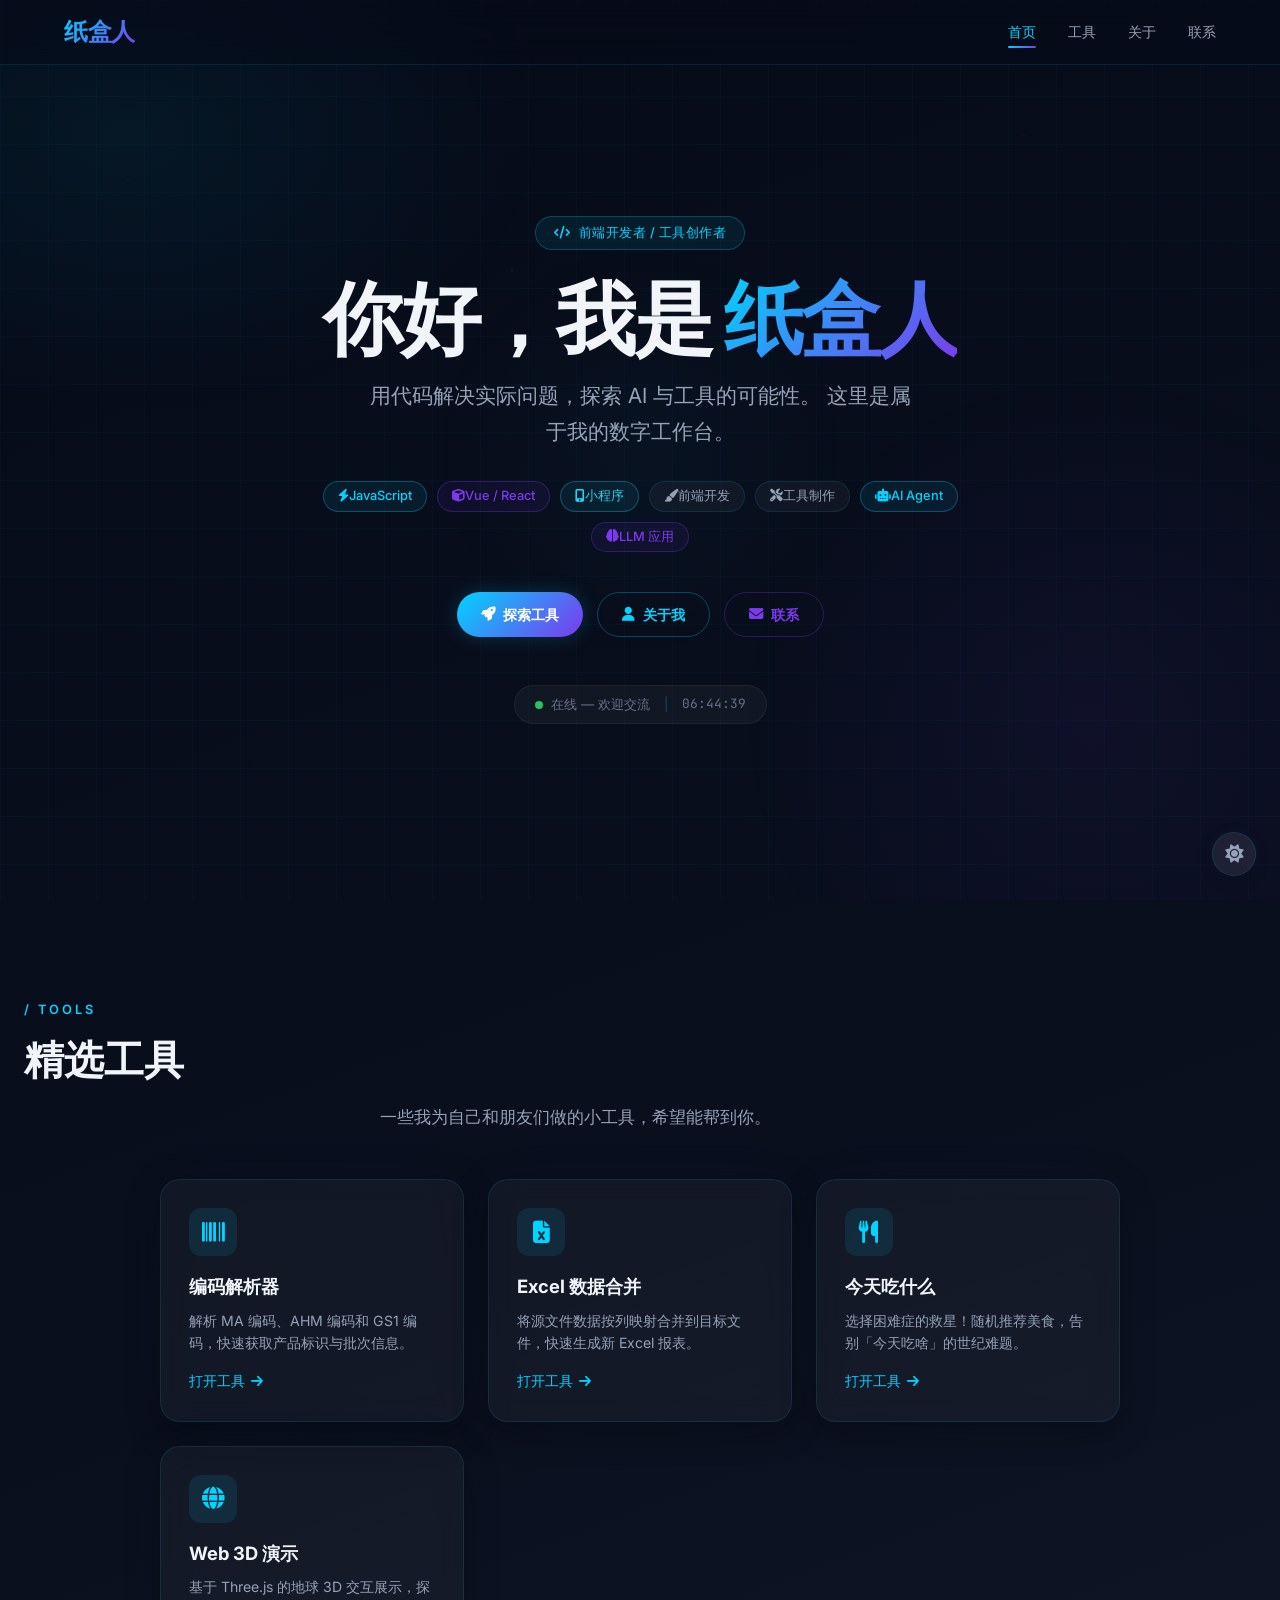
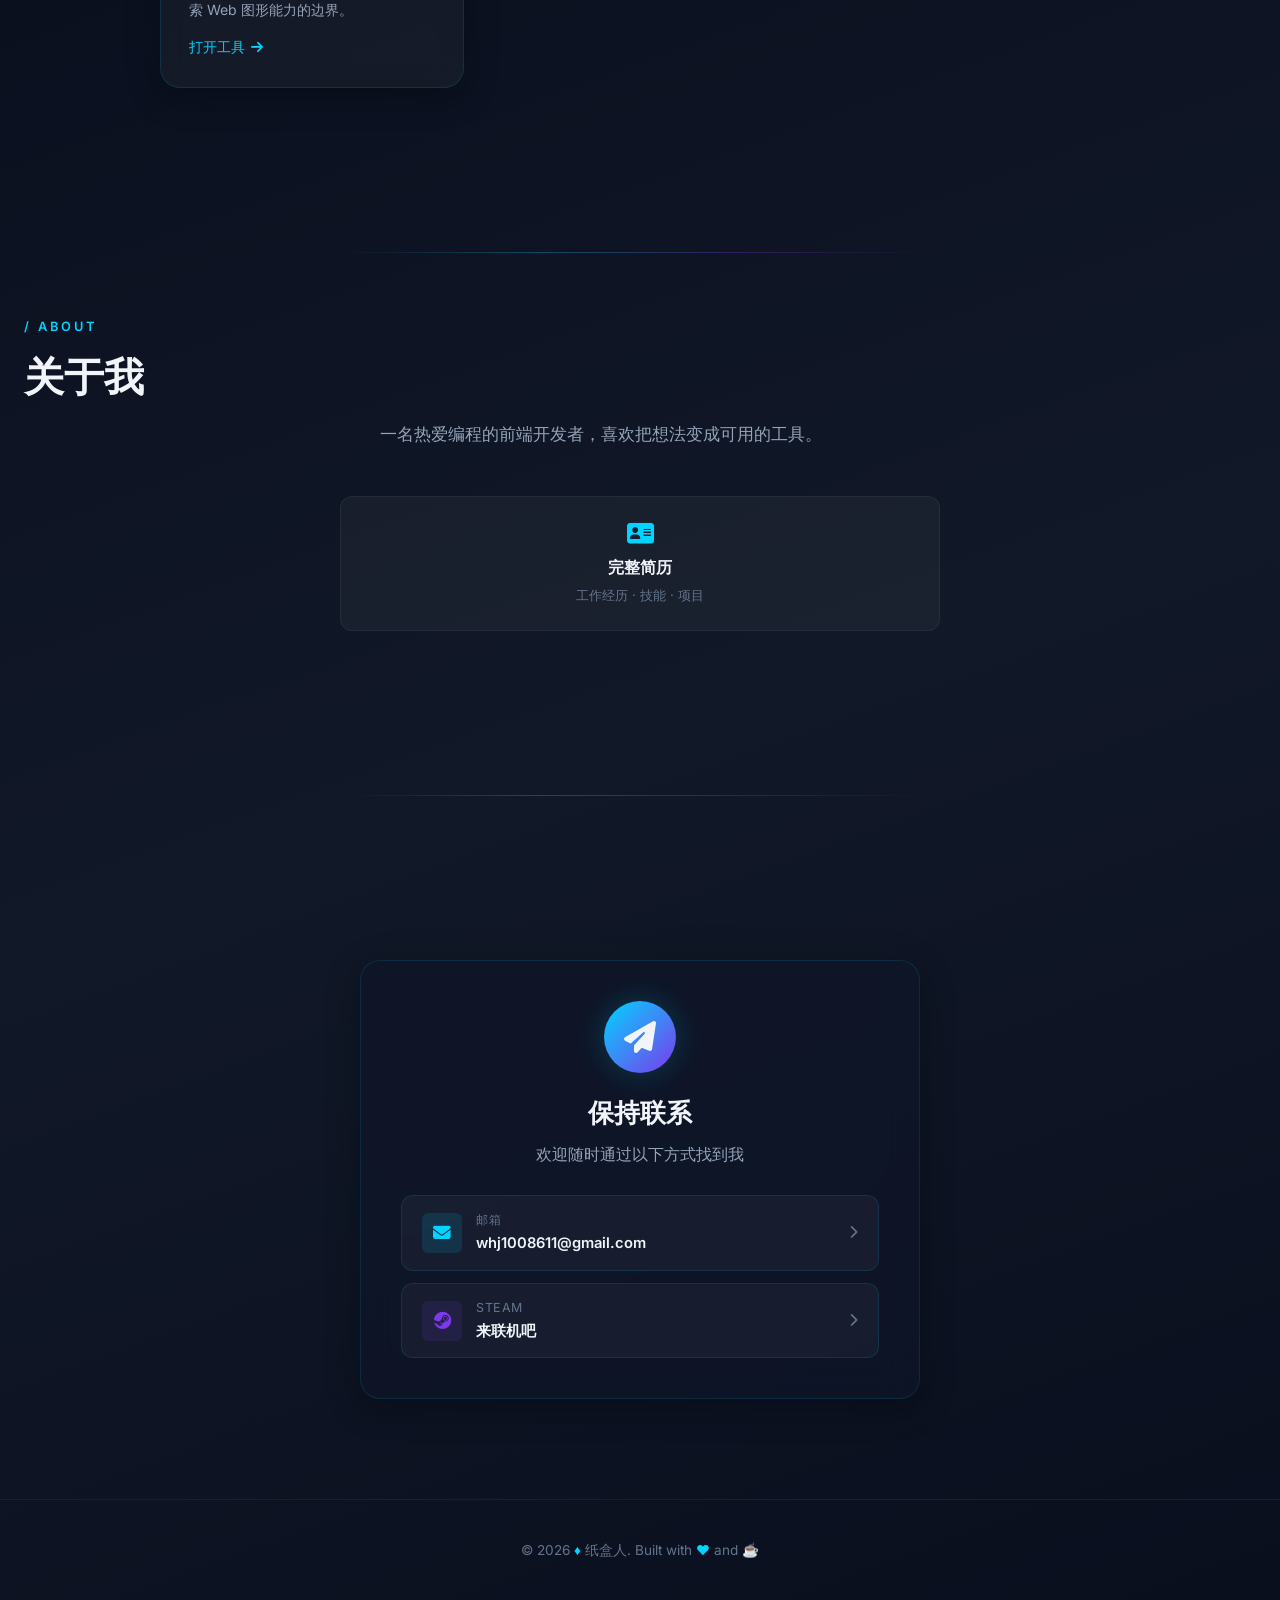
==== commit f659b1f7: "链接接口" ====
--- a/index.html
+++ b/index.html
@@ -654,5 +654,99 @@
     }
   </script>
   <script src="theme.js"></script>
+  <script>
+// ═══════════════════════════════════════════════
+// 与后台管理系统联动 — 从 API 动态加载数据
+// ═══════════════════════════════════════════════
+(function() {
+  'use strict';
+  var API = 'http://localhost:3001/api/public';
+
+  // ── 站点配置：Hero / 联系方式 / 页脚 ──
+  fetch(API + '/site-config')
+    .then(function(r) { return r.json(); })
+    .then(function(m) {
+      var badge = document.querySelector('.hero-badge');
+      if (badge && m.hero_badge) badge.innerHTML = '<i class="fas fa-code"></i> ' + m.hero_badge;
+      var hl = document.querySelector('.hero-title .highlight');
+      if (hl && m.hero_title) hl.textContent = m.hero_title;
+      var sub = document.querySelector('.hero-sub');
+      if (sub && m.hero_subtitle) sub.innerHTML = m.hero_subtitle.replace(/\n/g, '<br>');
+      var logo = document.querySelector('.logo');
+      if (logo && m.site_name) logo.textContent = m.site_name;
+      if (m.contact_email) {
+        var ev = document.querySelector('#emailContact .ci-value');
+        if (ev) ev.textContent = m.contact_email;
+        var ed = document.getElementById('emailDisplay');
+        if (ed) ed.textContent = m.contact_email;
+      }
+      if (m.contact_steam) {
+        var sl = document.querySelector('.contact-item[href*="steam"]');
+        if (sl) sl.href = m.contact_steam;
+      }
+      var fp = document.querySelector('.site-footer p');
+      if (fp && m.footer_text) {
+        var yr = (document.getElementById('cyear') || {}).textContent || new Date().getFullYear();
+        fp.innerHTML = '&copy; <span id="cyear">' + yr + '</span> <span class="footer-heart">♦</span> 纸盒人. ' + m.footer_text;
+      }
+    })
+    .catch(function() { /* 保持已有内容 */ });
+
+  // ── 工具卡片 ──
+  fetch(API + '/tools')
+    .then(function(r) { return r.json(); })
+    .then(function(arr) {
+      if (!arr || !arr.length) return;
+      var grid = document.querySelector('.tools-grid');
+      if (!grid) return;
+      grid.innerHTML = '';
+      var iconMap = {
+        barcode:'fa-barcode', 'file-excel':'fa-file-excel', utensils:'fa-utensils',
+        globe:'fa-globe', code:'fa-code', link:'fa-link',
+        robot:'fa-robot', brain:'fa-brain', 'paint-brush':'fa-paint-brush',
+        'mobile-alt':'fa-mobile-alt', cube:'fa-cube', bolt:'fa-bolt',
+        tools:'fa-tools', 'chart-bar':'fa-chart-bar', truck:'fa-truck',
+        gavel:'fa-gavel', user:'fa-user', envelope:'fa-envelope',
+        steam:'fa-steam', github:'fa-github', star:'fa-star'
+      };
+      var delays = ['delay-100','delay-200','delay-300','delay-400'];
+      arr.forEach(function(t, i) {
+        var ic = iconMap[t.icon] || 'fa-link';
+        var c = document.createElement('a');
+        c.href = t.url || '#';
+        c.className = 'tool-card glass-card fade-in-up ' + (delays[i % 4] || '');
+        c.classList.add('visible');
+        c.innerHTML = '<div class="card-icon"><i class="fas ' + ic + '"></i></div>'
+          + '<h3>' + escHtml(t.title) + '</h3>'
+          + '<p>' + escHtml(t.description || '') + '</p>'
+          + '<span class="card-arrow">打开工具 <i class="fas fa-arrow-right"></i></span>';
+        grid.appendChild(c);
+      });
+    })
+    .catch(function() { /* 保持已有卡片 */ });
+
+  function escHtml(s) {
+    var d = document.createElement('div');
+    d.textContent = s;
+    return d.innerHTML;
+  }
+
+  // 邮箱复制函数改用动态邮箱
+  window.copyEmail = function() {
+    var email = (document.getElementById('emailDisplay') || {}).textContent || 'whj1008611@gmail.com';
+    navigator.clipboard.writeText(email).then(function() {
+      var btn = document.querySelector('#dialogOverlay button');
+      if (!btn) return;
+      var orig = btn.textContent;
+      btn.textContent = '✓ 已复制';
+      btn.style.background = 'linear-gradient(135deg,#22c55e,#16a34a)';
+      setTimeout(function() {
+        btn.textContent = orig;
+        btn.style.background = '';
+      }, 2000);
+    });
+  };
+})();
+  </script>
 </body>
 </html>
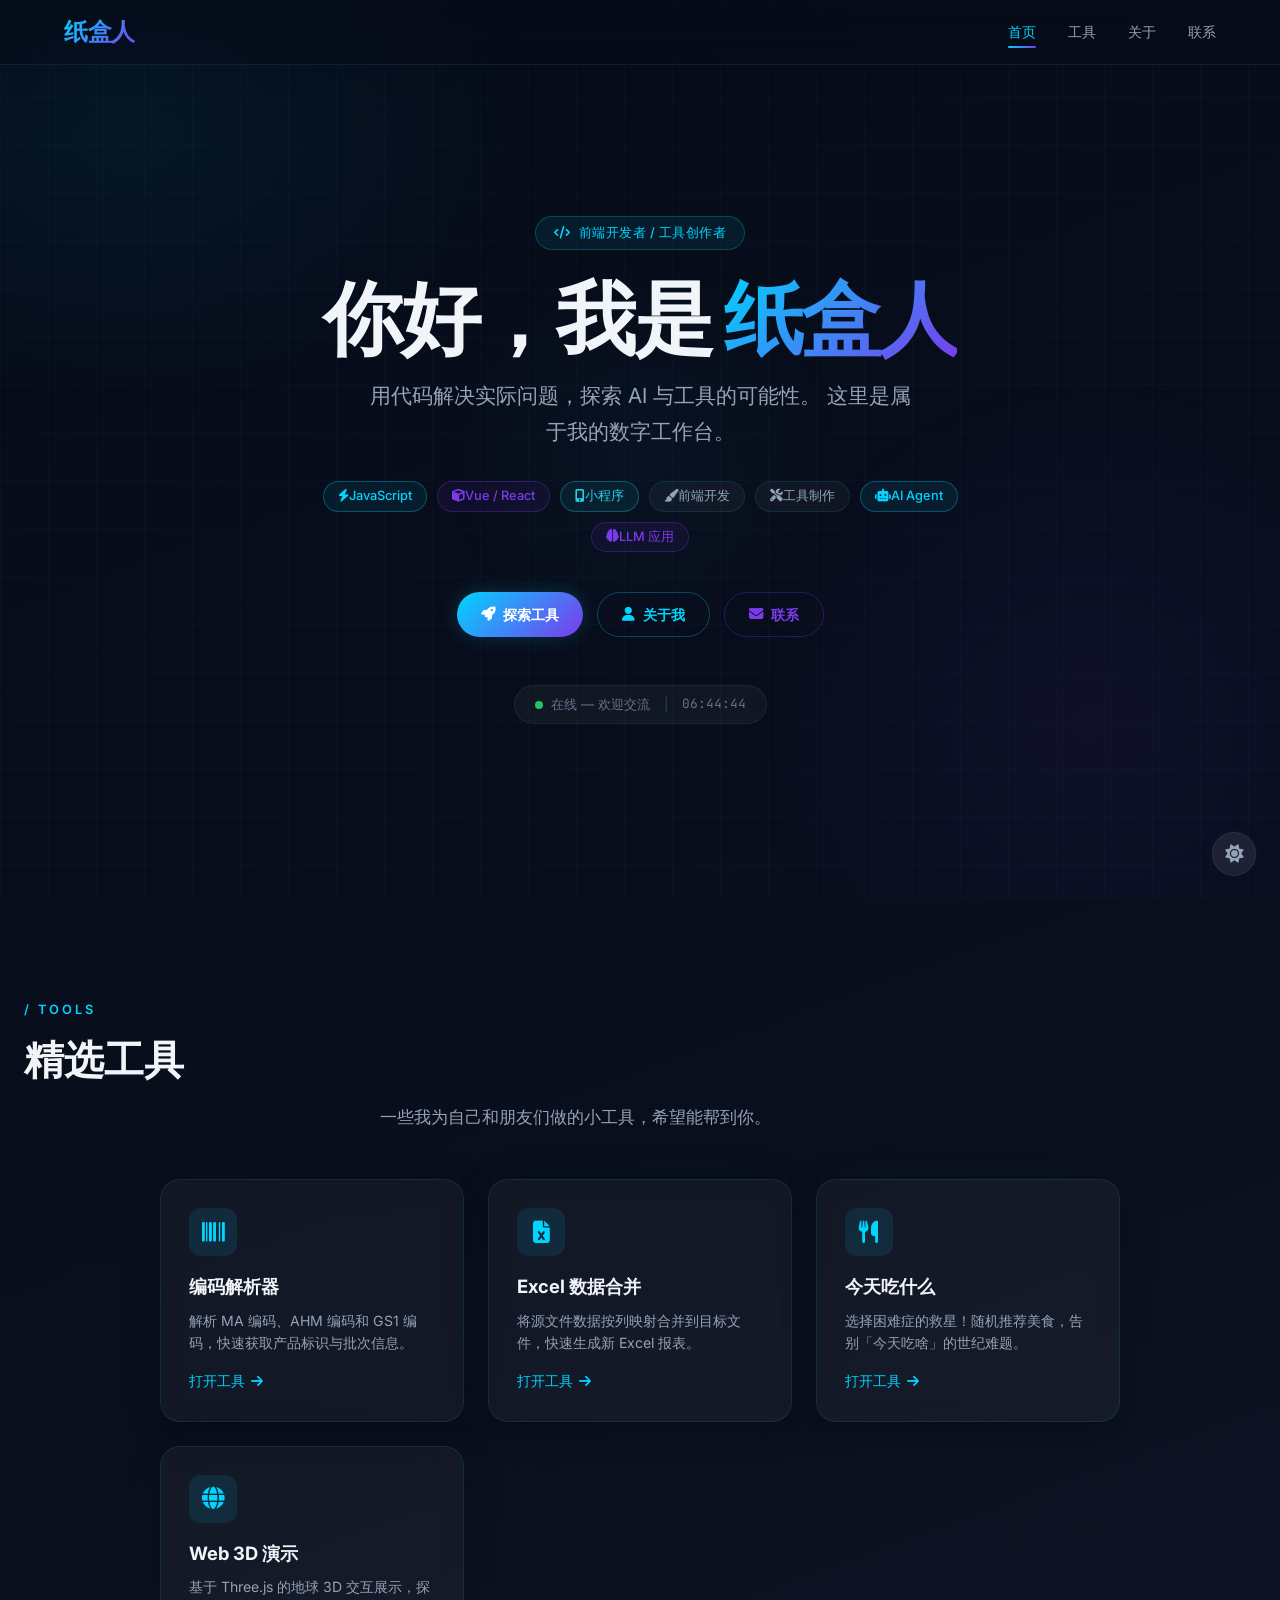
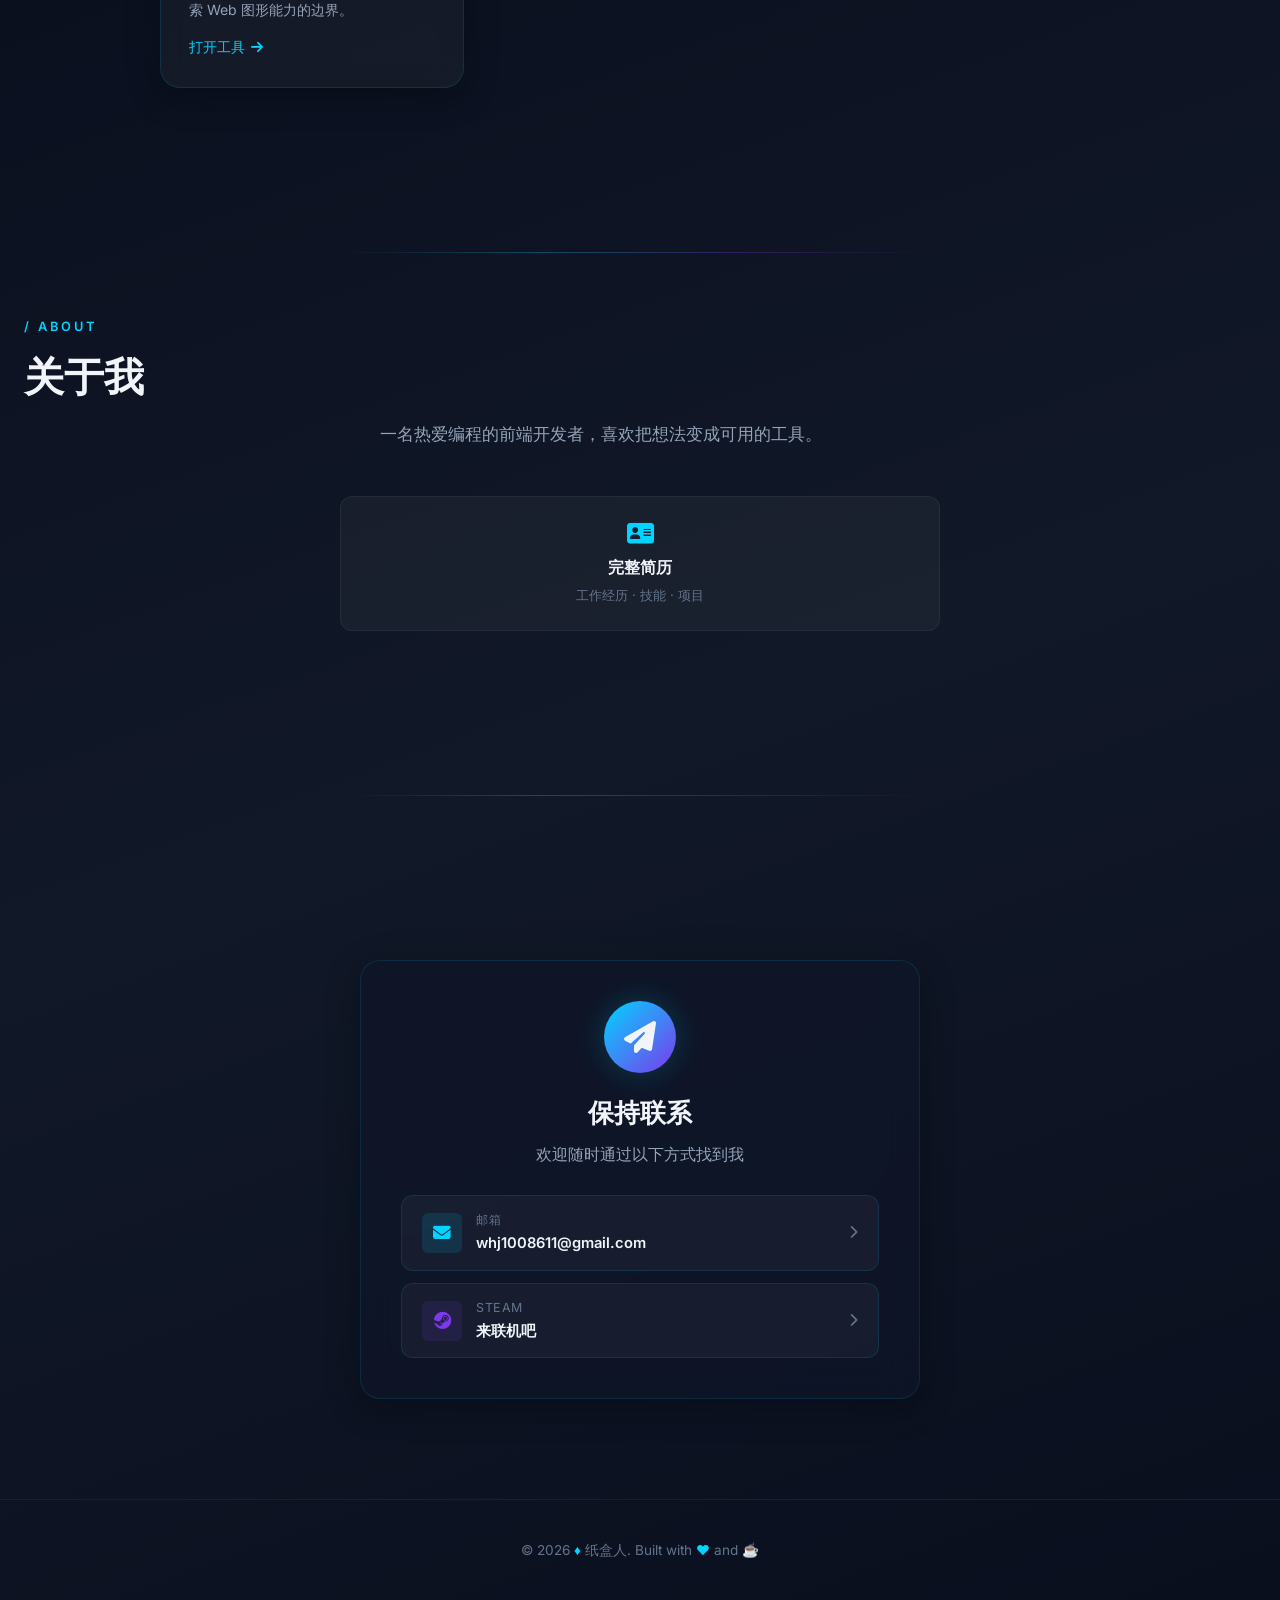
==== commit fb43d9dc: "连接真实数据库" ====
--- a/index.html
+++ b/index.html
@@ -660,7 +660,8 @@
 // ═══════════════════════════════════════════════
 (function() {
   'use strict';
-  var API = 'http://localhost:3001/api/public';
+  // ⚠️ 部署后改为你的 Railway 地址，例如 https://xxx.up.railway.app/api/public
+  var API = 'https://zhirbox-admin-node-production.up.railway.app/api/public';
 
   // ── 站点配置：Hero / 联系方式 / 页脚 ──
   fetch(API + '/site-config')
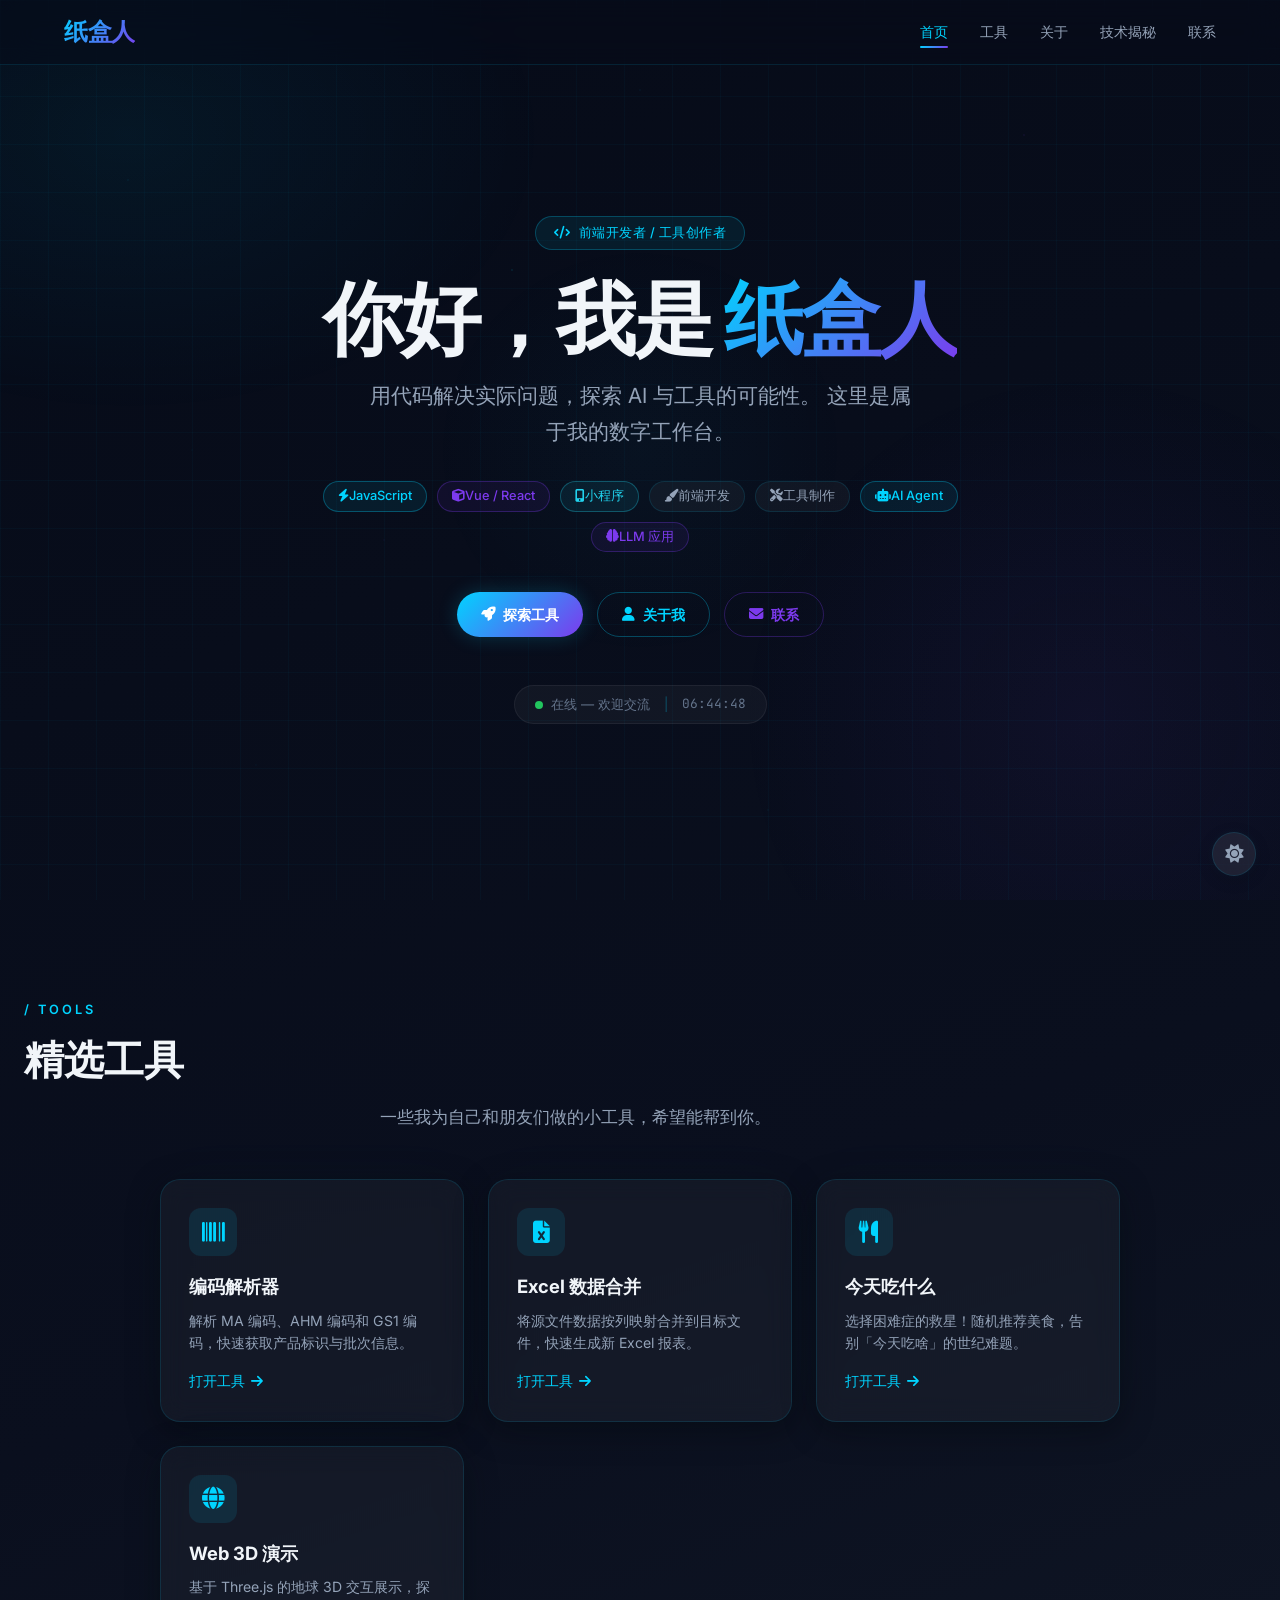
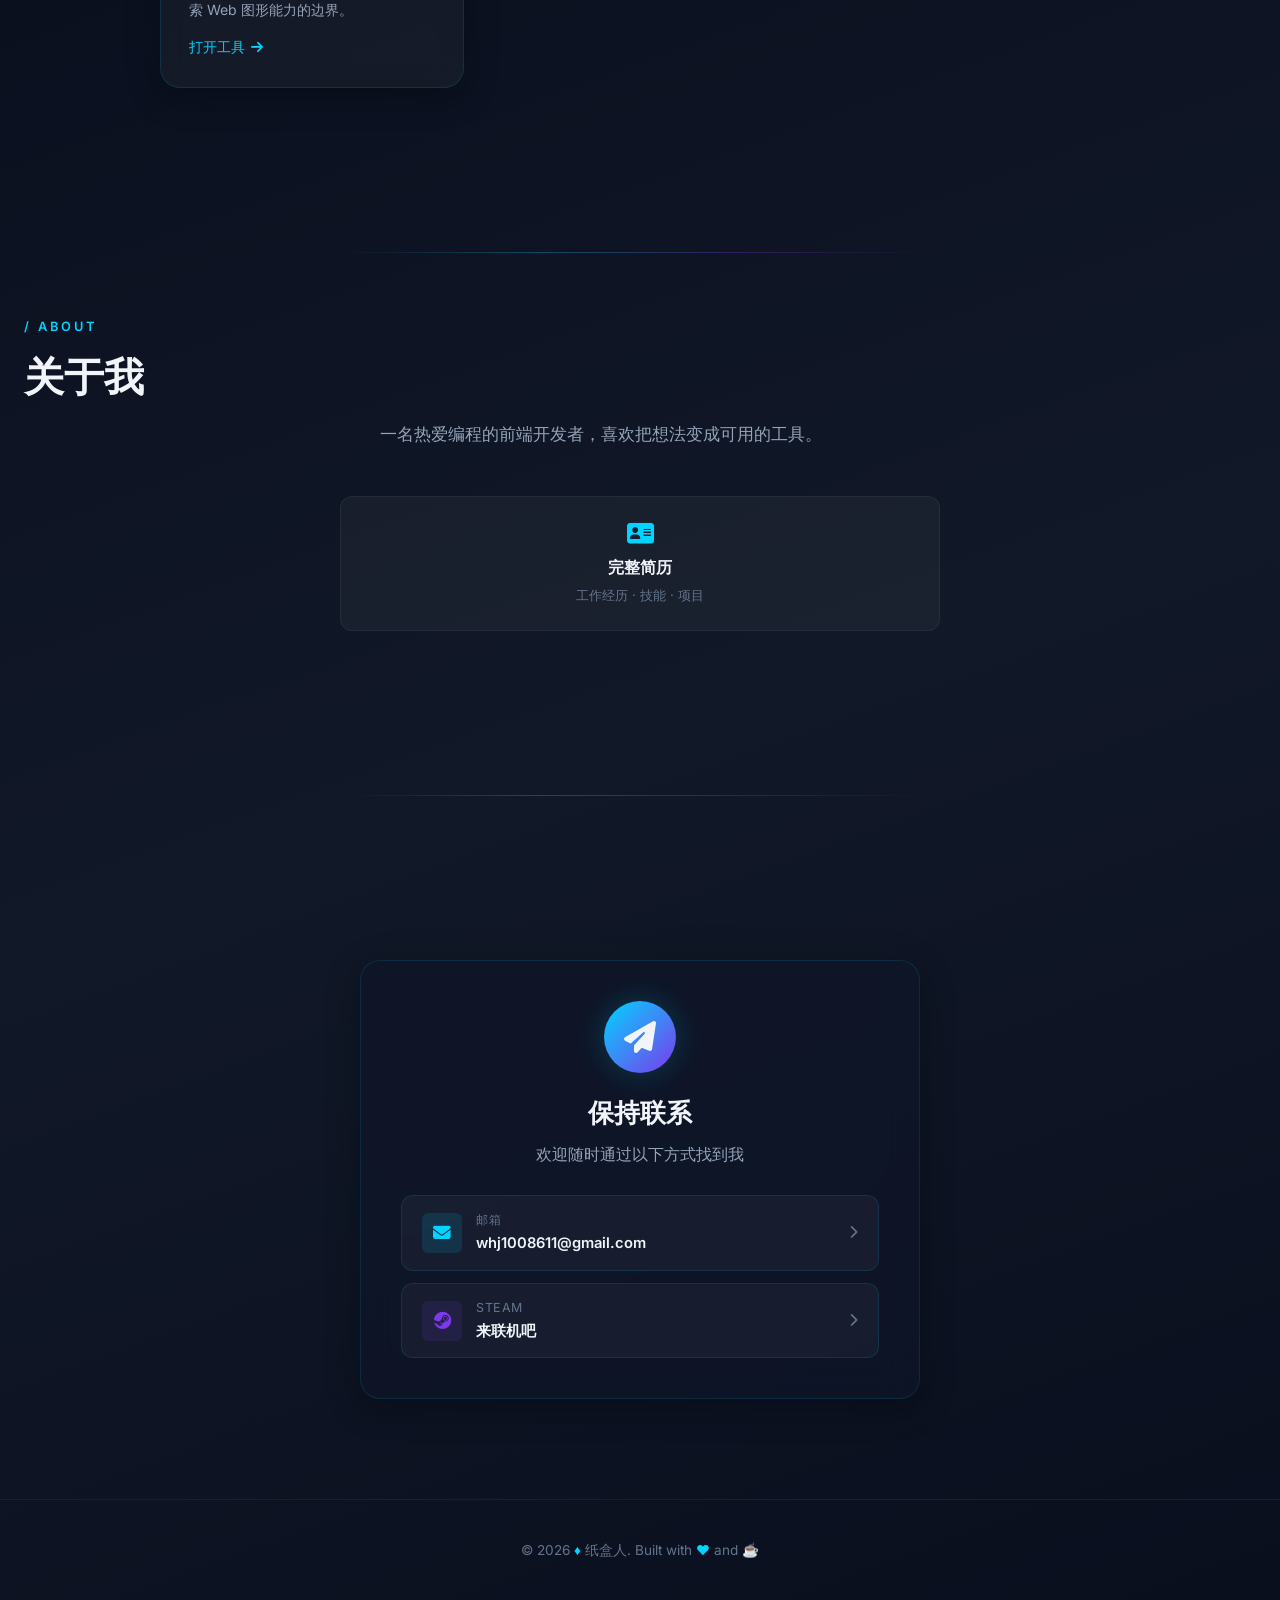
==== commit d8520bdc: "新增技术解密" ====
--- a/index.html
+++ b/index.html
@@ -381,6 +381,7 @@
         <a href="index.html" class="active">首页</a>
         <a href="#tools">工具</a>
         <a href="about.html">关于</a>
+        <a href="tech-overview.html">技术揭秘</a>
         <a href="#contact">联系</a>
       </div>
       <button class="nav-toggle" id="navToggle" aria-label="菜单">
@@ -399,6 +400,7 @@
         <a href="index.html" class="active">首页</a>
         <a href="#tools">工具</a>
         <a href="about.html">关于</a>
+        <a href="tech-overview.html">技术揭秘</a>
         <a href="#contact">联系</a>
       </nav>
     </div>
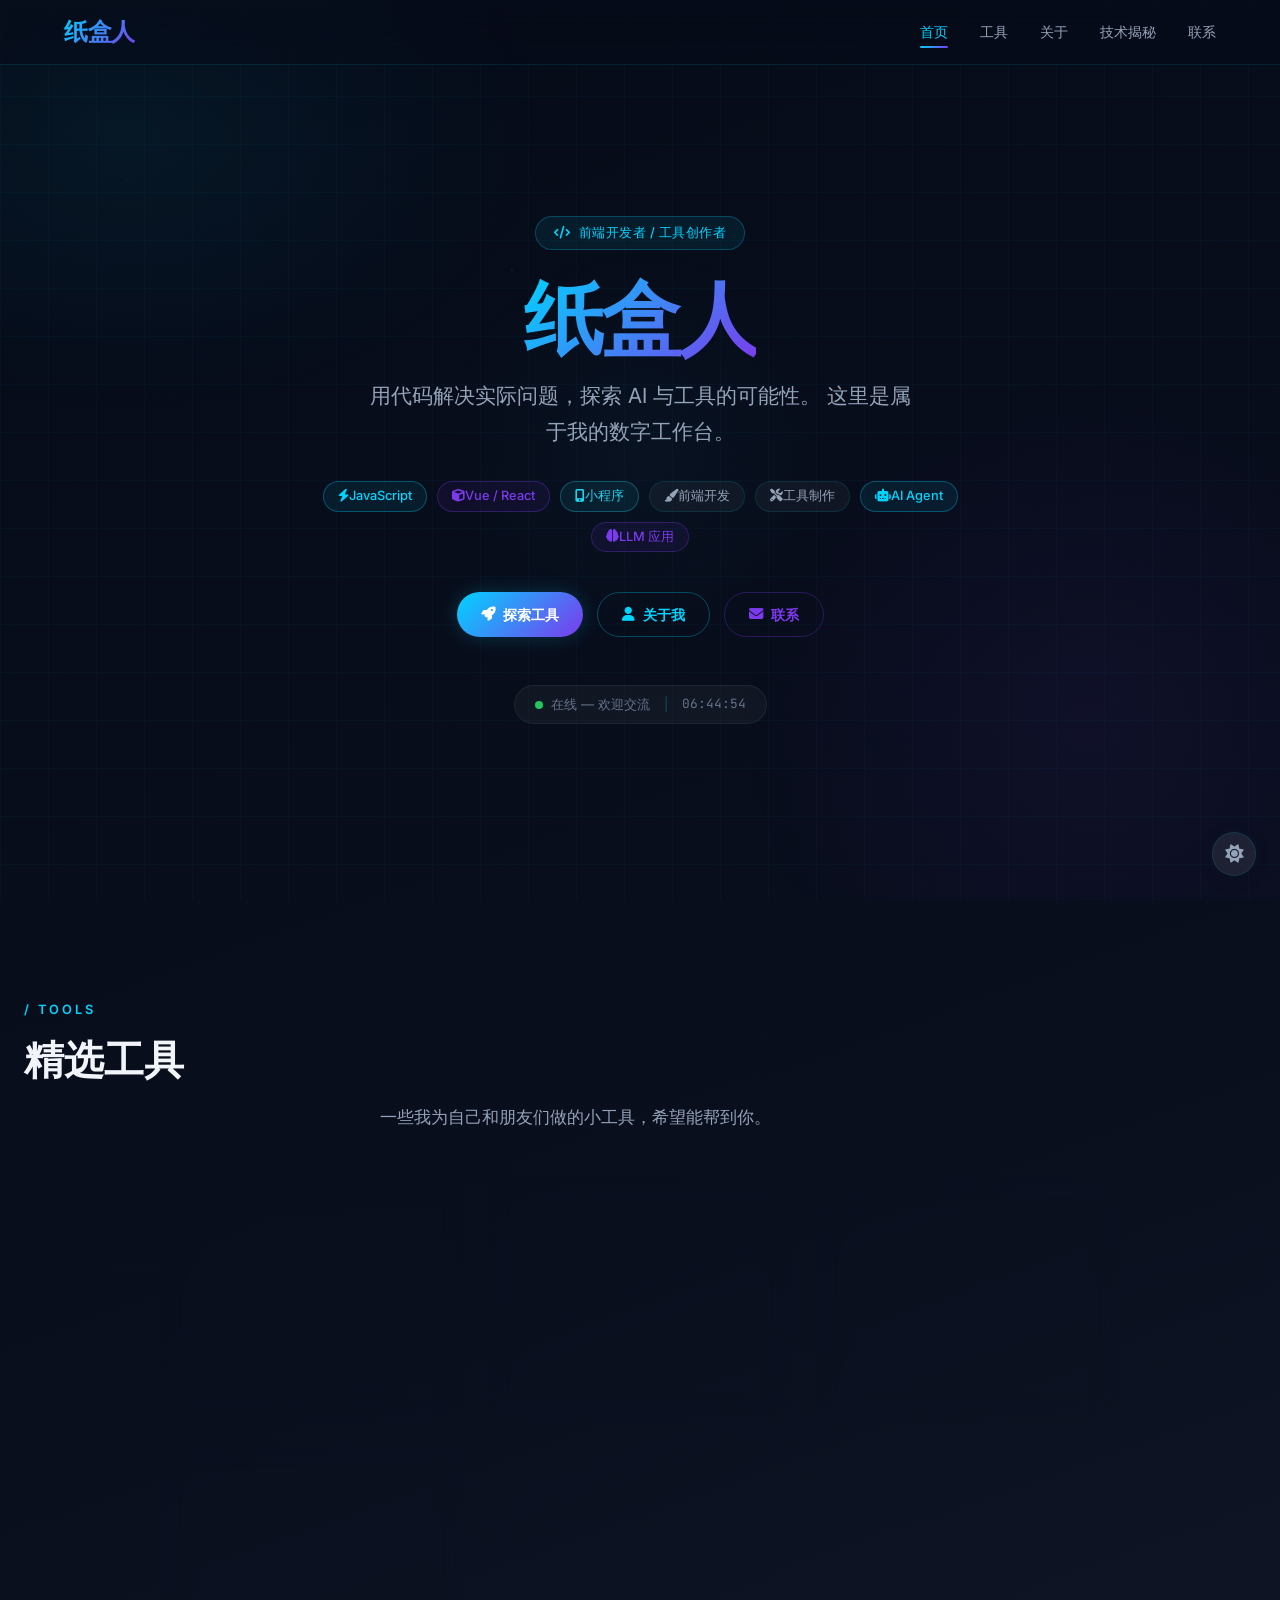
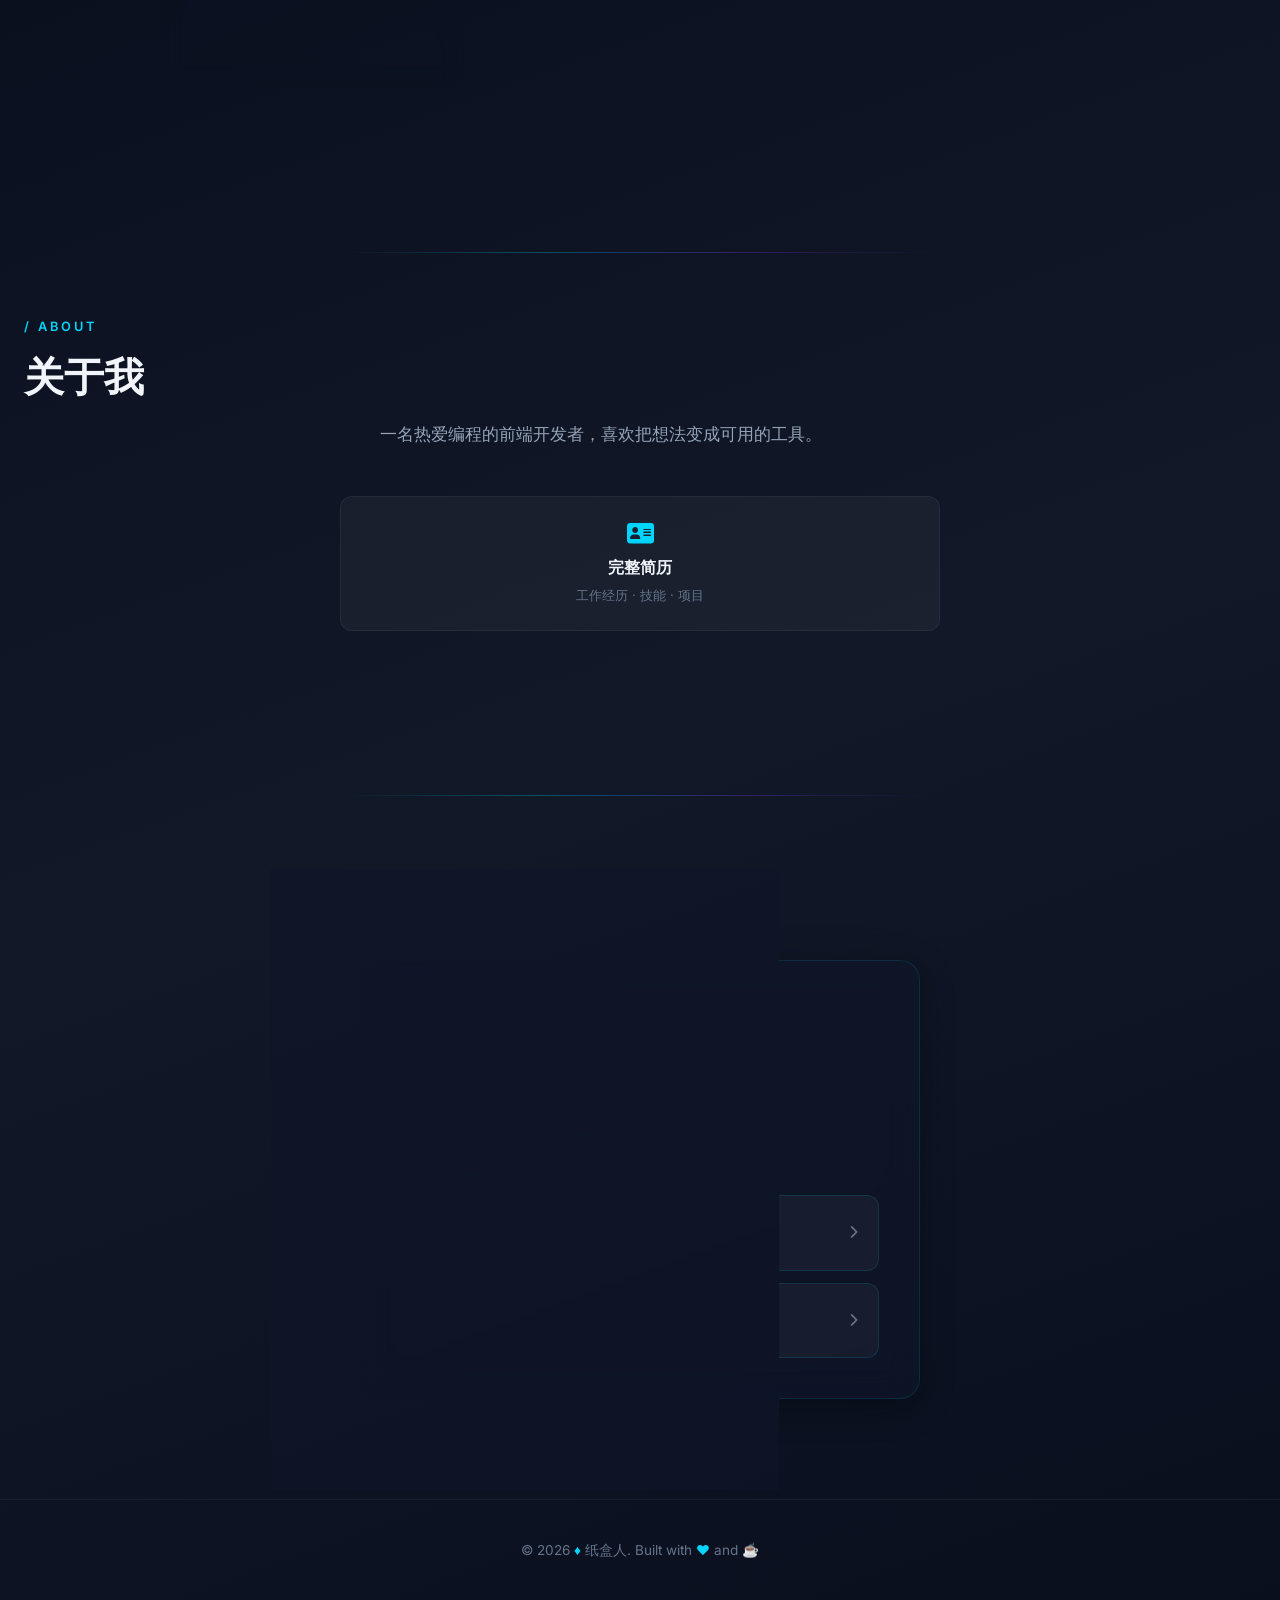
==== commit 8a723692: "删除多余字数" ====
--- a/index.html
+++ b/index.html
@@ -416,7 +416,7 @@
           <i class="fas fa-code"></i> 前端开发者 / 工具创作者
         </div>
         <h1 class="hero-title">
-          你好，我是 <span class="highlight">纸盒人</span>
+          <span class="highlight">纸盒人</span>
         </h1>
         <p class="hero-sub">
           用代码解决实际问题，探索 AI 与工具的可能性。
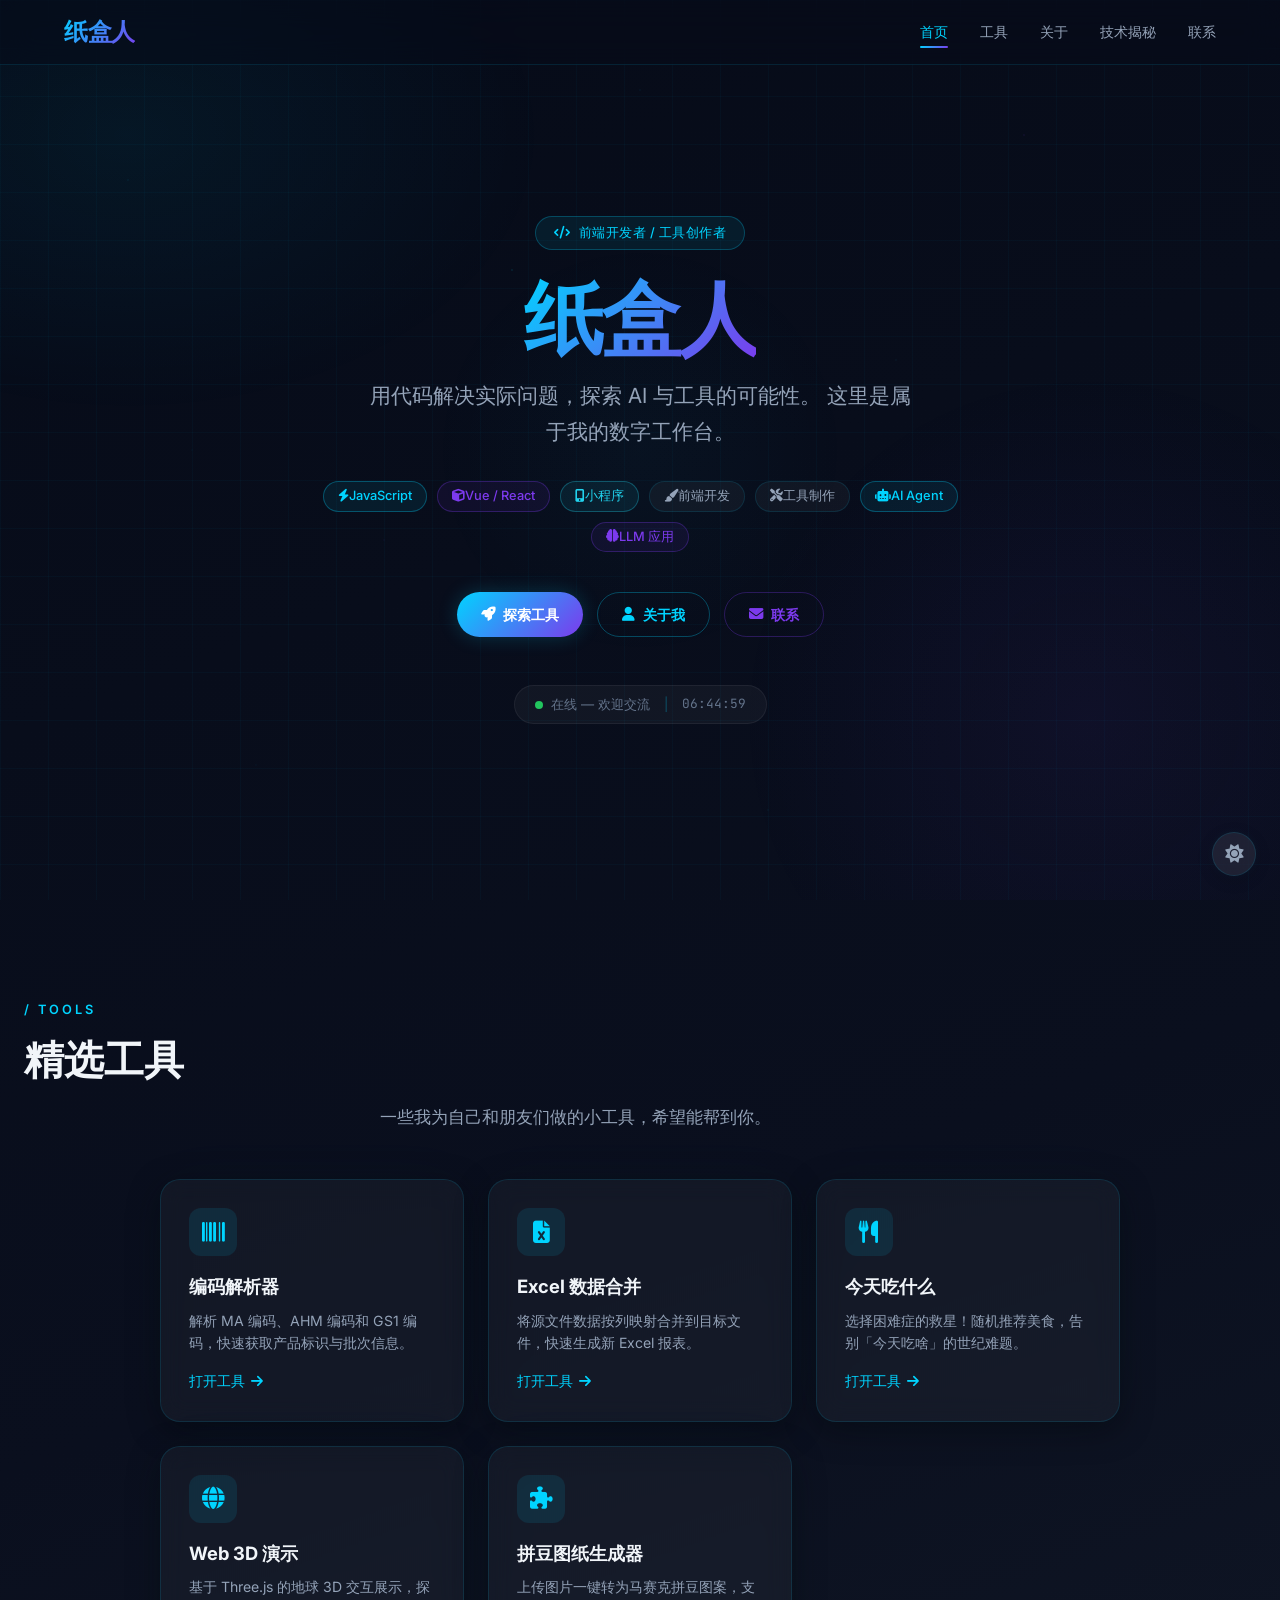
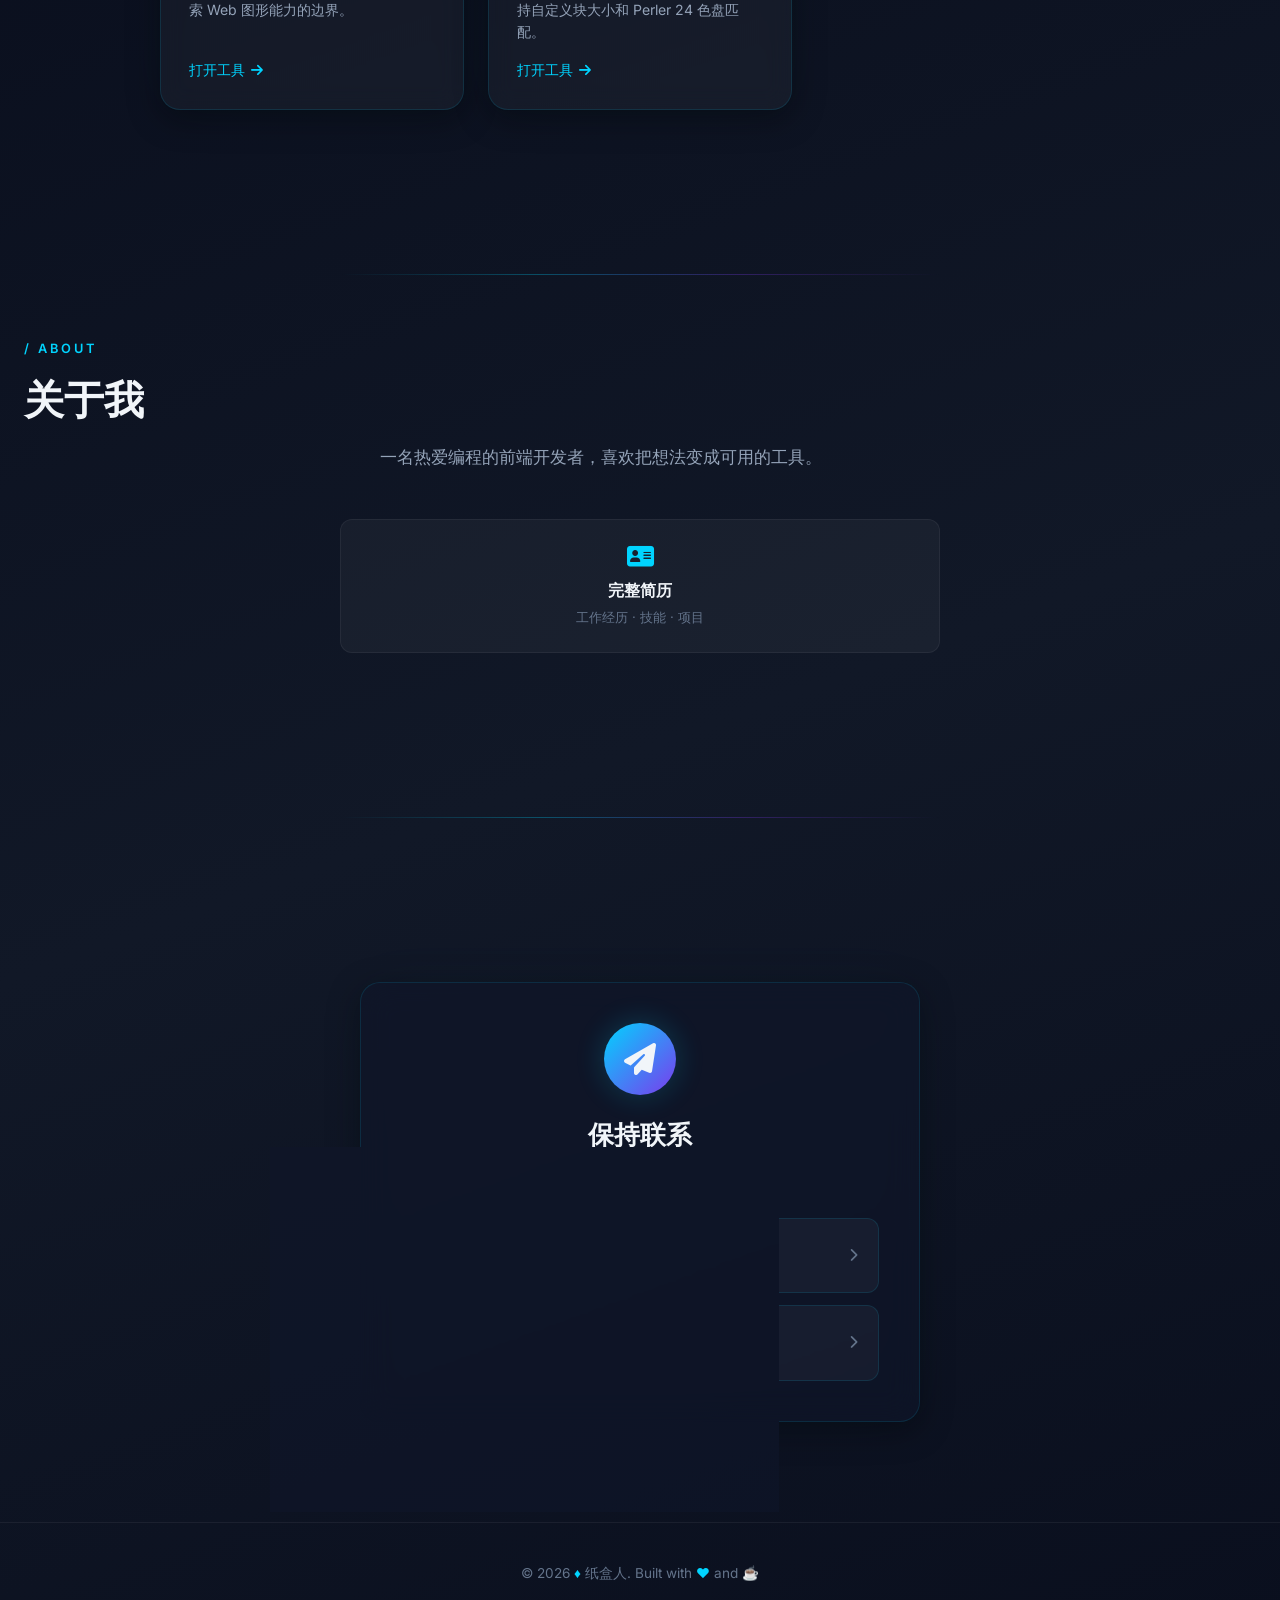
==== commit 1edef97d: "新增拼豆生成工具，简历导出优化" ====
--- a/index.html
+++ b/index.html
@@ -483,6 +483,12 @@
           <p>基于 Three.js 的地球 3D 交互展示，探索 Web 图形能力的边界。</p>
           <span class="card-arrow">打开工具 <i class="fas fa-arrow-right"></i></span>
         </a>
+        <a href="perler.html" class="tool-card glass-card fade-in-up delay-100">
+          <div class="card-icon"><i class="fas fa-puzzle-piece"></i></div>
+          <h3>拼豆图纸生成器</h3>
+          <p>上传图片一键转为马赛克拼豆图案，支持自定义块大小和 Perler 24 色盘匹配。</p>
+          <span class="card-arrow">打开工具 <i class="fas fa-arrow-right"></i></span>
+        </a>
       </div>
     </section>
 
